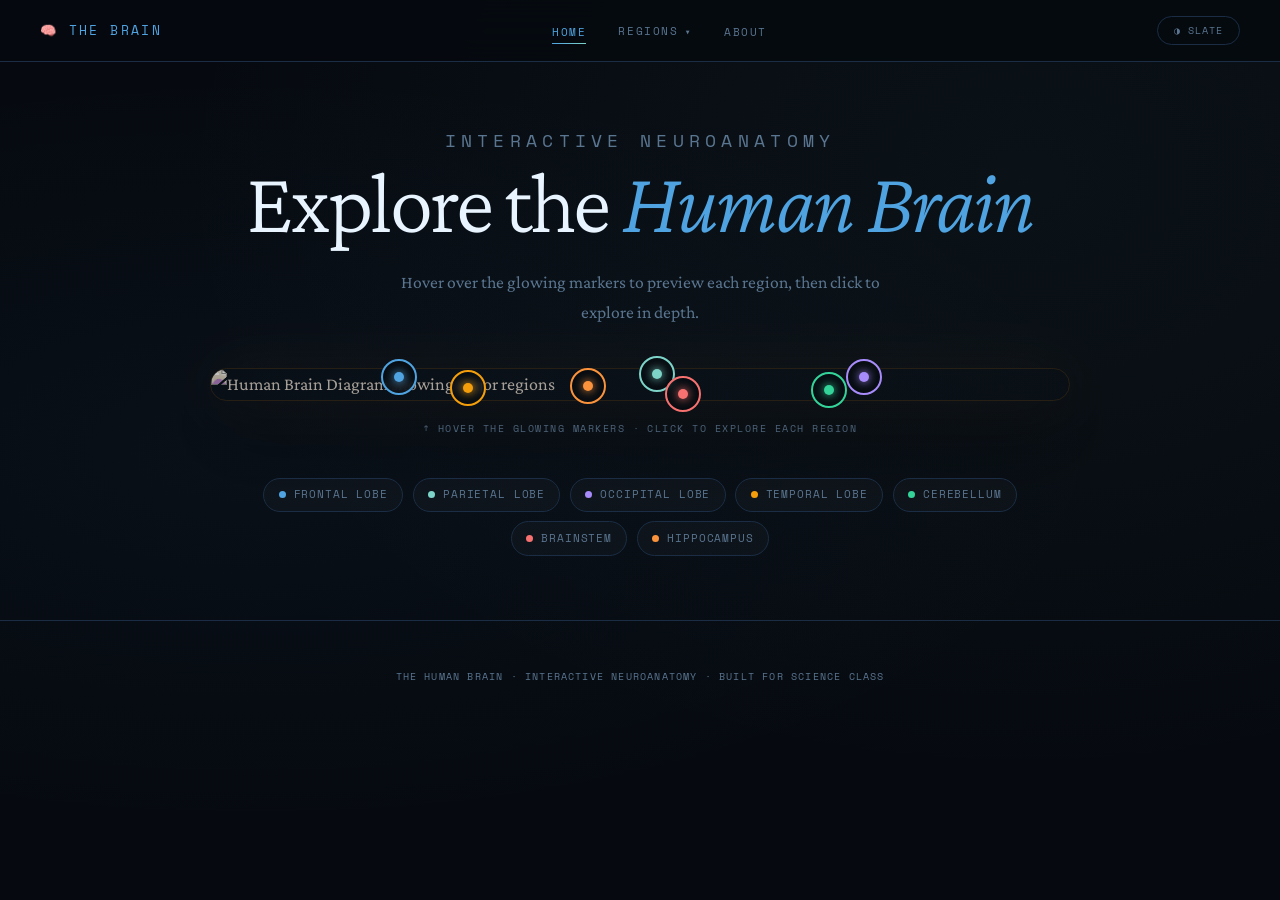
==== index.html @ 9ea919a6 "Update index.html" ====
<!DOCTYPE html>
<html lang="en">
<head>
  <meta charset="UTF-8" />
  <meta name="viewport" content="width=device-width, initial-scale=1.0" />
  <title>The Human Brain</title>
  <link rel="stylesheet" href="css/style.css" />
</head>
<body>

  <div id="progress-bar"></div>

  <!-- NAVIGATION -->
  <nav>
    <a href="index.html" class="nav-logo">🧠 The Brain</a>
    <ul class="nav-links">
      <li><a href="index.html">Home</a></li>
      <li class="nav-dropdown">
        <button class="nav-dropdown-btn">Regions</button>
        <div class="nav-dropdown-menu">
          <a href="pages/frontal-lobe.html"><span class="dropdown-dot" style="background:#4fa3e0"></span>Frontal Lobe</a>
          <a href="pages/parietal-lobe.html"><span class="dropdown-dot" style="background:#7dd3c8"></span>Parietal Lobe</a>
          <a href="pages/occipital-lobe.html"><span class="dropdown-dot" style="background:#a78bfa"></span>Occipital Lobe</a>
          <a href="pages/temporal-lobe.html"><span class="dropdown-dot" style="background:#f59e0b"></span>Temporal Lobe</a>
          <a href="pages/cerebellum.html"><span class="dropdown-dot" style="background:#34d399"></span>Cerebellum</a>
          <a href="pages/brainstem.html"><span class="dropdown-dot" style="background:#f87171"></span>Brainstem</a>
          <a href="pages/hippocampus.html"><span class="dropdown-dot" style="background:#fb923c"></span>Hippocampus</a>
        </div>
      </li>
      <li><a href="pages/about.html">About</a></li>
    </ul>
    <button class="theme-toggle" id="theme-btn" onclick="toggleTheme()">◑ Slate</button>
  </nav>

  <div class="page">

    <section class="hero">
      <p class="hero-label">Interactive Neuroanatomy</p>
      <h1>Explore the <em>Human Brain</em></h1>
      <p>Hover over the glowing markers to preview each region, then click to explore in depth.</p>
    </section>

    <section class="brain-map-section">
      <div class="brain-interactive-wrapper">
        <div class="brain-image-container">

          <!-- BRAIN IMAGE -->
          <img
            class="brain-base-image"
            src="https://upload.wikimedia.org/wikipedia/commons/thumb/1/10/Blausen_0115_BrainStructures.png/1200px-Blausen_0115_BrainStructures.png"
            alt="Human Brain Diagram showing major regions"
          />

          <!-- FRONTAL LOBE -->
          <div class="hotspot" style="--spot-color:#4fa3e0; left:22%; top:28%">
            <div class="hotspot-ring">
              <div class="hotspot-dot"></div>
              <div class="hotspot-pulse"></div>
              <div class="hotspot-pulse hotspot-pulse-2"></div>
            </div>
            <div class="hotspot-card">
              <span class="hotspot-card-tag">Region 01</span>
              <h4>Frontal Lobe</h4>
              <p>Personality, decisions, planning, and motor control.</p>
              <a href="pages/frontal-lobe.html" class="hotspot-card-btn">Explore →</a>
            </div>
          </div>

          <!-- PARIETAL LOBE -->
          <div class="hotspot" style="--spot-color:#7dd3c8; left:52%; top:18%">
            <div class="hotspot-ring">
              <div class="hotspot-dot"></div>
              <div class="hotspot-pulse"></div>
              <div class="hotspot-pulse hotspot-pulse-2"></div>
            </div>
            <div class="hotspot-card">
              <span class="hotspot-card-tag">Region 02</span>
              <h4>Parietal Lobe</h4>
              <p>Touch, spatial awareness, and the body's GPS system.</p>
              <a href="pages/parietal-lobe.html" class="hotspot-card-btn">Explore →</a>
            </div>
          </div>

          <!-- OCCIPITAL LOBE -->
          <div class="hotspot" style="--spot-color:#a78bfa; left:76%; top:26%">
            <div class="hotspot-ring">
              <div class="hotspot-dot"></div>
              <div class="hotspot-pulse"></div>
              <div class="hotspot-pulse hotspot-pulse-2"></div>
            </div>
            <div class="hotspot-card">
              <span class="hotspot-card-tag">Region 03</span>
              <h4>Occipital Lobe</h4>
              <p>Visual cortex — everything you see is processed here.</p>
              <a href="pages/occipital-lobe.html" class="hotspot-card-btn">Explore →</a>
            </div>
          </div>

          <!-- TEMPORAL LOBE -->
          <div class="hotspot" style="--spot-color:#f59e0b; left:30%; top:62%">
            <div class="hotspot-ring">
              <div class="hotspot-dot"></div>
              <div class="hotspot-pulse"></div>
              <div class="hotspot-pulse hotspot-pulse-2"></div>
            </div>
            <div class="hotspot-card">
              <span class="hotspot-card-tag">Region 04</span>
              <h4>Temporal Lobe</h4>
              <p>Hearing, language, memory, and face recognition.</p>
              <a href="pages/temporal-lobe.html" class="hotspot-card-btn">Explore →</a>
            </div>
          </div>

          <!-- CEREBELLUM -->
          <div class="hotspot" style="--spot-color:#34d399; left:72%; top:68%">
            <div class="hotspot-ring">
              <div class="hotspot-dot"></div>
              <div class="hotspot-pulse"></div>
              <div class="hotspot-pulse hotspot-pulse-2"></div>
            </div>
            <div class="hotspot-card">
              <span class="hotspot-card-tag">Region 05</span>
              <h4>Cerebellum</h4>
              <p>Balance, coordination, and motor learning.</p>
              <a href="pages/cerebellum.html" class="hotspot-card-btn">Explore →</a>
            </div>
          </div>

          <!-- BRAINSTEM -->
          <div class="hotspot" style="--spot-color:#f87171; left:55%; top:78%">
            <div class="hotspot-ring">
              <div class="hotspot-dot"></div>
              <div class="hotspot-pulse"></div>
              <div class="hotspot-pulse hotspot-pulse-2"></div>
            </div>
            <div class="hotspot-card">
              <span class="hotspot-card-tag">Region 06</span>
              <h4>Brainstem</h4>
              <p>Heart rate, breathing, and all life support functions.</p>
              <a href="pages/brainstem.html" class="hotspot-card-btn">Explore →</a>
            </div>
          </div>

          <!-- HIPPOCAMPUS -->
          <div class="hotspot" style="--spot-color:#fb923c; left:44%; top:55%">
            <div class="hotspot-ring">
              <div class="hotspot-dot"></div>
              <div class="hotspot-pulse"></div>
              <div class="hotspot-pulse hotspot-pulse-2"></div>
            </div>
            <div class="hotspot-card">
              <span class="hotspot-card-tag">Region 07</span>
              <h4>Hippocampus</h4>
              <p>Memory formation and spatial navigation.</p>
              <a href="pages/hippocampus.html" class="hotspot-card-btn">Explore →</a>
            </div>
          </div>

        </div>

        <p class="brain-image-caption">↑ hover the glowing markers · click to explore each region</p>

      </div>

      <!-- LEGEND -->
      <div class="region-legend">
        <a href="pages/frontal-lobe.html"   class="legend-item"><span class="legend-dot" style="background:#4fa3e0"></span>Frontal Lobe</a>
        <a href="pages/parietal-lobe.html"  class="legend-item"><span class="legend-dot" style="background:#7dd3c8"></span>Parietal Lobe</a>
        <a href="pages/occipital-lobe.html" class="legend-item"><span class="legend-dot" style="background:#a78bfa"></span>Occipital Lobe</a>
        <a href="pages/temporal-lobe.html"  class="legend-item"><span class="legend-dot" style="background:#f59e0b"></span>Temporal Lobe</a>
        <a href="pages/cerebellum.html"     class="legend-item"><span class="legend-dot" style="background:#34d399"></span>Cerebellum</a>
        <a href="pages/brainstem.html"      class="legend-item"><span class="legend-dot" style="background:#f87171"></span>Brainstem</a>
        <a href="pages/hippocampus.html"    class="legend-item"><span class="legend-dot" style="background:#fb923c"></span>Hippocampus</a>
      </div>

    </section>

    <footer>
      <p>The Human Brain · Interactive Neuroanatomy · Built for Science Class</p>
    </footer>

  </div>

  <script src="js/main.js"></script>
</body>
</html>
---- css/style.css ----
@import url('https://fonts.googleapis.com/css2?family=Crimson+Pro:ital,wght@0,300;0,400;0,600;1,300&family=Space+Mono:wght@400;700&display=swap');

:root {
  --bg: #060a10;
  --surface: #0d1520;
  --surface2: #111f30;
  --border: #1a2d45;
  --accent: #4fa3e0;
  --accent2: #7dd3c8;
  --glow: rgba(79,163,224,0.3);
  --text: #c8d8e8;
  --text-dim: #5a7590;
  --heading: #e8f4ff;
  --success: #4fe07a;
  --danger: #e05c4f;
}

* { margin:0; padding:0; box-sizing:border-box; }
html { scroll-behavior:smooth; }

body {
  background-color: var(--bg);
  color: var(--text);
  font-family: 'Crimson Pro', serif;
  font-size: 18px;
  line-height: 1.7;
  min-height: 100vh;
  background-image:
    radial-gradient(ellipse at 20% 50%, rgba(79,163,224,0.04) 0%, transparent 60%),
    radial-gradient(ellipse at 80% 20%, rgba(125,211,200,0.04) 0%, transparent 60%);
}

::-webkit-scrollbar { width: 4px; }
::-webkit-scrollbar-track { background: var(--bg); }
::-webkit-scrollbar-thumb { background: var(--border); border-radius: 4px; }
::-webkit-scrollbar-thumb:hover { background: var(--accent); }

#progress-bar {
  position: fixed;
  top: 0; left: 0;
  height: 2px;
  width: 0%;
  background: linear-gradient(90deg, var(--accent), var(--accent2));
  z-index: 9999;
  transition: width 0.1s;
  box-shadow: 0 0 10px var(--accent);
}

/* ── NAV ── */
nav {
  position: fixed;
  top: 0; left: 0; right: 0;
  z-index: 100;
  background: rgba(6,10,16,0.92);
  backdrop-filter: blur(20px);
  border-bottom: 1px solid var(--border);
  padding: 0 2.5rem;
  height: 62px;
  display: flex;
  align-items: center;
  justify-content: space-between;
  transition: background 0.3s;
}

.nav-logo {
  font-family: 'Space Mono', monospace;
  font-size: 0.82rem;
  color: var(--accent);
  text-decoration: none;
  letter-spacing: 0.18em;
  text-transform: uppercase;
  display: flex;
  align-items: center;
  gap: 0.5rem;
}

.nav-links {
  display: flex;
  gap: 2rem;
  list-style: none;
  align-items: center;
}

.nav-links a {
  font-family: 'Space Mono', monospace;
  font-size: 0.7rem;
  color: var(--text-dim);
  text-decoration: none;
  letter-spacing: 0.14em;
  text-transform: uppercase;
  transition: color 0.2s;
  position: relative;
  padding-bottom: 2px;
}

.nav-links a::after {
  content:'';
  position:absolute;
  bottom:-2px; left:0;
  width:0; height:1px;
  background: linear-gradient(90deg, var(--accent), var(--accent2));
  transition: width 0.3s cubic-bezier(0.4,0,0.2,1);
}

.nav-links a:hover,
.nav-links a.active { color: var(--accent); }
.nav-links a:hover::after,
.nav-links a.active::after { width:100%; }

/* ── DROPDOWN ── */
.nav-dropdown {
  position: relative;
}

.nav-dropdown-btn {
  font-family: 'Space Mono', monospace;
  font-size: 0.7rem;
  color: var(--text-dim);
  letter-spacing: 0.14em;
  text-transform: uppercase;
  background: none;
  border: none;
  cursor: pointer;
  display: flex;
  align-items: center;
  gap: 0.4rem;
  padding: 0;
  transition: color 0.2s;
}

.nav-dropdown-btn:hover { color: var(--accent); }

.nav-dropdown-btn::after {
  content: '▾';
  font-size: 0.6rem;
  transition: transform 0.2s;
}

.nav-dropdown:hover .nav-dropdown-btn::after {
  transform: rotate(180deg);
}

.nav-dropdown-menu {
  position: absolute;
  top: calc(100% + 16px);
  left: 50%;
  transform: translateX(-50%);
  background: rgba(10,16,26,0.98);
  border: 1px solid var(--border);
  border-radius: 12px;
  padding: 0.5rem;
  min-width: 220px;
  opacity: 0;
  pointer-events: none;
  transition: opacity 0.2s, transform 0.2s;
  transform: translateX(-50%) translateY(-4px);
  box-shadow: 0 20px 60px rgba(0,0,0,0.5), 0 0 30px rgba(79,163,224,0.05);
  backdrop-filter: blur(20px);
}

.nav-dropdown:hover .nav-dropdown-menu {
  opacity: 1;
  pointer-events: all;
  transform: translateX(-50%) translateY(0);
}

.nav-dropdown-menu a {
  display: flex;
  align-items: center;
  gap: 0.75rem;
  padding: 0.6rem 0.85rem;
  border-radius: 8px;
  text-decoration: none;
  font-family: 'Space Mono', monospace;
  font-size: 0.66rem;
  letter-spacing: 0.08em;
  text-transform: uppercase;
  color: var(--text-dim);
  transition: all 0.15s;
}

.nav-dropdown-menu a:hover {
  background: rgba(79,163,224,0.06);
  color: var(--heading);
}

.nav-dropdown-menu a::after { display:none; }

.dropdown-dot {
  width: 7px; height: 7px;
  border-radius: 50%;
  flex-shrink: 0;
}

.theme-toggle {
  background: transparent;
  border: 1px solid var(--border);
  border-radius: 20px;
  color: var(--text-dim);
  font-family: 'Space Mono', monospace;
  font-size: 0.62rem;
  letter-spacing: 0.1em;
  text-transform: uppercase;
  padding: 0.4rem 1rem;
  cursor: pointer;
  transition: all 0.25s;
}

.theme-toggle:hover {
  border-color: var(--accent2);
  color: var(--accent2);
  box-shadow: 0 0 15px rgba(125,211,200,0.15);
}

/* ── PAGE ── */
.page {
  padding-top: 62px;
  min-height: 100vh;
  animation: fadeIn 0.5s ease;
}

@keyframes fadeIn {
  from { opacity:0; transform:translateY(6px); }
  to   { opacity:1; transform:translateY(0); }
}

/* ── HERO ── */
.hero {
  text-align: center;
  padding: 4rem 2rem 1.5rem;
}

.hero-label {
  font-family: 'Space Mono', monospace;
  font-size: 0.7rem;
  letter-spacing: 0.3em;
  text-transform: uppercase;
  color: var(--accent2);
  margin-bottom: 1.5rem;
  display: block;
  opacity: 0;
  animation: fadeUp 0.6s ease 0.1s forwards;
}

.hero h1 {
  font-family: 'Crimson Pro', serif;
  font-size: clamp(3rem, 7vw, 5.5rem);
  font-weight: 300;
  color: var(--heading);
  line-height: 1.05;
  letter-spacing: -0.03em;
  margin-bottom: 1.25rem;
  opacity: 0;
  animation: fadeUp 0.6s ease 0.2s forwards;
}

.hero h1 em { font-style:italic; color:var(--accent); }

.hero p {
  max-width: 500px;
  margin: 0 auto;
  color: var(--text-dim);
  font-size: 1.1rem;
  opacity: 0;
  animation: fadeUp 0.6s ease 0.3s forwards;
}

/* ── BRAIN MAP SECTION ── */
.brain-map-section {
  padding: 1rem 2rem 4rem;
  display: flex;
  flex-direction: column;
  align-items: center;
}

/* ── INTERACTIVE BRAIN IMAGE ── */
.brain-interactive-wrapper {
  position: relative;
  width: 100%;
  max-width: 860px;
  margin: 0 auto;
  opacity: 0;
  animation: fadeUp 0.8s ease 0.4s forwards;
}

.brain-image-container {
  position: relative;
  width: 100%;
  border-radius: 20px;
  overflow: visible;
}

.brain-base-image {
  width: 100%;
  height: auto;
  display: block;
  border-radius: 20px;
  filter: saturate(0.6) brightness(0.75) hue-rotate(180deg);
  border: 1px solid var(--border);
  box-shadow:
    0 0 60px rgba(79,163,224,0.1),
    0 30px 80px rgba(0,0,0,0.5);
}

/* ── HOTSPOTS ── */
.hotspot {
  position: absolute;
  transform: translate(-50%, -50%);
  cursor: pointer;
  z-index: 10;
}

.hotspot-ring {
  width: 36px;
  height: 36px;
  border-radius: 50%;
  border: 2px solid var(--spot-color);
  display: flex;
  align-items: center;
  justify-content: center;
  position: relative;
  transition: transform 0.2s;
  background: rgba(6,10,16,0.6);
  backdrop-filter: blur(4px);
}

.hotspot:hover .hotspot-ring {
  transform: scale(1.2);
}

.hotspot-dot {
  width: 10px;
  height: 10px;
  border-radius: 50%;
  background: var(--spot-color);
  box-shadow: 0 0 10px var(--spot-color);
}

.hotspot-pulse {
  position: absolute;
  inset: -4px;
  border-radius: 50%;
  border: 2px solid var(--spot-color);
  opacity: 0;
  animation: hotspotPulse 2.5s ease-out infinite;
}

.hotspot-pulse-2 {
  animation-delay: 1.25s;
}

@keyframes hotspotPulse {
  0%   { transform: scale(0.9); opacity: 0.8; }
  100% { transform: scale(2.2); opacity: 0; }
}

/* ── HOTSPOT PREVIEW CARD ── */
.hotspot-card {
  position: absolute;
  background: rgba(10,16,26,0.97);
  border: 1px solid var(--spot-color);
  border-radius: 12px;
  padding: 1rem 1.25rem;
  width: 210px;
  opacity: 0;
  pointer-events: none;
  transition: opacity 0.2s, transform 0.2s;
  transform: translateY(6px);
  box-shadow: 0 10px 40px rgba(0,0,0,0.5), 0 0 20px rgba(79,163,224,0.08);
  z-index: 20;
  bottom: calc(100% + 12px);
  left: 50%;
  transform: translateX(-50%) translateY(6px);
  backdrop-filter: blur(16px);
}

.hotspot:hover .hotspot-card {
  opacity: 1;
  pointer-events: all;
  transform: translateX(-50%) translateY(0);
}

.hotspot-card-tag {
  font-family: 'Space Mono', monospace;
  font-size: 0.58rem;
  letter-spacing: 0.2em;
  text-transform: uppercase;
  color: var(--spot-color);
  margin-bottom: 0.35rem;
  display: block;
}

.hotspot-card h4 {
  font-family: 'Crimson Pro', serif;
  font-size: 1.2rem;
  font-weight: 600;
  color: var(--heading);
  margin-bottom: 0.3rem;
  line-height: 1.2;
}

.hotspot-card p {
  font-size: 0.82rem;
  color: var(--text-dim);
  margin: 0 0 0.75rem;
  line-height: 1.4;
}

.hotspot-card-btn {
  display: inline-flex;
  align-items: center;
  gap: 0.4rem;
  font-family: 'Space Mono', monospace;
  font-size: 0.62rem;
  letter-spacing: 0.1em;
  text-transform: uppercase;
  color: var(--spot-color);
  text-decoration: none;
  transition: gap 0.2s;
}

.hotspot-card-btn:hover { gap: 0.7rem; }

/* ── IMAGE CAPTION ── */
.brain-image-caption {
  text-align: center;
  font-family: 'Space Mono', monospace;
  font-size: 0.62rem;
  letter-spacing: 0.15em;
  text-transform: uppercase;
  color: var(--text-dim);
  margin-top: 1.25rem;
  animation: pulse 2.5s ease-in-out infinite;
}

@keyframes pulse { 0%,100%{opacity:0.4} 50%{opacity:1} }

/* ── LEGEND ── */
.region-legend {
  display: flex;
  flex-wrap: wrap;
  gap: 0.6rem;
  justify-content: center;
  margin-top: 2.5rem;
  max-width: 860px;
  opacity: 0;
  animation: fadeUp 0.6s ease 0.9s forwards;
}

.legend-item {
  display: flex;
  align-items: center;
  gap: 0.5rem;
  font-family: 'Space Mono', monospace;
  font-size: 0.66rem;
  letter-spacing: 0.08em;
  text-transform: uppercase;
  color: var(--text-dim);
  padding: 0.45rem 0.9rem;
  border: 1px solid var(--border);
  border-radius: 20px;
  transition: all 0.25s;
  text-decoration: none;
  background: rgba(255,255,255,0.02);
}

.legend-item:hover {
  border-color: var(--accent);
  color: var(--accent);
  background: rgba(79,163,224,0.06);
  transform: translateY(-1px);
}

.legend-dot { width:7px; height:7px; border-radius:50%; flex-shrink:0; }

/* ── REGION BANNER ── */
.region-banner {
  width: 100%;
  height: 280px;
  position: relative;
  overflow: hidden;
  display: flex;
  align-items: flex-end;
}

.region-banner-bg {
  position: absolute;
  inset: 0;
  opacity: 0.12;
}

.region-banner-grid {
  position: absolute;
  inset: 0;
  background-image:
    linear-gradient(rgba(255,255,255,0.03) 1px, transparent 1px),
    linear-gradient(90deg, rgba(255,255,255,0.03) 1px, transparent 1px);
  background-size: 40px 40px;
}

.region-banner-content {
  position: relative;
  z-index: 2;
  padding: 2.5rem 3rem;
  width: 100%;
}

.region-number {
  font-family: 'Space Mono', monospace;
  font-size: 0.65rem;
  letter-spacing: 0.3em;
  text-transform: uppercase;
  margin-bottom: 0.75rem;
  display: flex;
  align-items: center;
  gap: 0.75rem;
  opacity: 0.8;
}

.region-number::after {
  content:'';
  flex:1;
  max-width: 60px;
  height: 1px;
  background: currentColor;
  opacity: 0.4;
}

.region-banner h1 {
  font-family: 'Crimson Pro', serif;
  font-size: clamp(3rem, 6vw, 5rem);
  font-weight: 300;
  color: var(--heading);
  line-height: 1;
  letter-spacing: -0.03em;
  opacity: 0;
  animation: fadeUp 0.6s ease 0.15s forwards;
}

.region-banner .subtitle {
  font-size: 1.1rem;
  color: var(--text-dim);
  font-style: italic;
  margin-top: 0.75rem;
  opacity: 0;
  animation: fadeUp 0.6s ease 0.25s forwards;
}

/* ── CONTENT PAGE ── */
.content-page {
  max-width: 900px;
  margin: 0 auto;
  padding: 3rem 2.5rem 5rem;
}

.back-link {
  display: inline-flex;
  align-items: center;
  gap: 0.6rem;
  font-family: 'Space Mono', monospace;
  font-size: 0.68rem;
  color: var(--text-dim);
  text-decoration: none;
  letter-spacing: 0.12em;
  text-transform: uppercase;
  margin-bottom: 3rem;
  transition: all 0.2s;
}

.back-link::before { content:'←'; font-size:1rem; }
.back-link:hover { color:var(--accent); gap:0.9rem; }

/* ── STATS ── */
.stats-row {
  display: grid;
  grid-template-columns: repeat(auto-fit, minmax(130px, 1fr));
  gap: 1px;
  background: var(--border);
  margin: 2.5rem 0;
  border-radius: 12px;
  overflow: hidden;
  opacity: 0;
  animation: fadeUp 0.6s ease 0.35s forwards;
}

.stat {
  background: var(--surface);
  padding: 1.75rem 1.25rem;
  text-align: center;
  transition: background 0.2s;
}

.stat:hover { background: var(--surface2); }

.stat-value {
  font-family: 'Space Mono', monospace;
  font-size: 1.4rem;
  display: block;
  margin-bottom: 0.4rem;
}

.stat-label {
  font-family: 'Space Mono', monospace;
  font-size: 0.6rem;
  letter-spacing: 0.14em;
  text-transform: uppercase;
  color: var(--text-dim);
  line-height: 1.4;
}

/* ── CONTENT BODY ── */
.content-body {
  opacity: 0;
  animation: fadeUp 0.6s ease 0.45s forwards;
}

.content-body h2 {
  font-family: 'Crimson Pro', serif;
  font-size: 1.75rem;
  font-weight: 600;
  color: var(--heading);
  margin-top: 3rem;
  margin-bottom: 1.1rem;
  padding-bottom: 0.6rem;
  border-bottom: 1px solid var(--border);
  display: flex;
  align-items: center;
  gap: 0.75rem;
}

.content-body h2::before {
  content:'';
  display: inline-block;
  width: 3px;
  height: 1.2em;
  background: var(--region-color, var(--accent));
  border-radius: 2px;
  flex-shrink: 0;
}

.content-body p { margin-bottom:1.3rem; color:var(--text); font-size:1.05rem; }

.content-body ul, .content-body ol {
  margin: 0.75rem 0 1.5rem 0;
  padding: 0;
  list-style: none;
}

.content-body li {
  margin-bottom: 0.6rem;
  padding-left: 1.5rem;
  position: relative;
  color: var(--text);
}

.content-body li::before {
  content:'▸';
  position: absolute;
  left: 0;
  color: var(--region-color, var(--accent));
  font-size: 0.75rem;
  top: 0.2em;
}

/* ── FUNCTION CARDS ── */
.function-cards {
  display: grid;
  grid-template-columns: repeat(auto-fit, minmax(210px, 1fr));
  gap: 1rem;
  margin: 1.5rem 0 2rem;
}

.func-card {
  background: var(--surface);
  border: 1px solid var(--border);
  border-radius: 12px;
  padding: 1.5rem;
  transition: all 0.3s cubic-bezier(0.4,0,0.2,1);
  position: relative;
  overflow: hidden;
}

.func-card::before {
  content:'';
  position: absolute;
  top:0; left:0; right:0;
  height: 2px;
  background: var(--region-color, var(--accent));
  transform: scaleX(0);
  transition: transform 0.3s ease;
  transform-origin: left;
}

.func-card:hover {
  border-color: var(--region-color, var(--accent));
  transform: translateY(-3px);
  box-shadow: 0 8px 30px rgba(0,0,0,0.3);
  background: var(--surface2);
}

.func-card:hover::before { transform: scaleX(1); }

.func-icon { font-size:1.75rem; margin-bottom:0.75rem; display:block; }

.func-card h3 {
  font-family: 'Space Mono', monospace;
  font-size: 0.72rem;
  letter-spacing: 0.1em;
  text-transform: uppercase;
  color: var(--heading);
  margin-bottom: 0.5rem;
}

.func-card p { font-size:0.9rem; color:var(--text-dim); margin:0; line-height:1.5; }

/* ── DID YOU KNOW ── */
.did-you-know {
  background: linear-gradient(135deg, rgba(79,163,224,0.05), rgba(125,211,200,0.05));
  border: 1px solid var(--border);
  border-left: 3px solid var(--region-color, var(--accent));
  border-radius: 0 12px 12px 0;
  padding: 1.75rem 2rem;
  margin: 2.5rem 0;
  position: relative;
  overflow: hidden;
}

.did-you-know::before {
  content: '"';
  position: absolute;
  top: -10px; right: 20px;
  font-size: 8rem;
  color: var(--region-color, var(--accent));
  opacity: 0.04;
  font-family: Georgia, serif;
  line-height: 1;
}

.did-you-know .label {
  font-family: 'Space Mono', monospace;
  font-size: 0.62rem;
  letter-spacing: 0.25em;
  text-transform: uppercase;
  color: var(--region-color, var(--accent));
  margin-bottom: 0.75rem;
  display: flex;
  align-items: center;
  gap: 0.5rem;
}

.did-you-know .label::before { content:'✦'; font-size:0.55rem; }
.did-you-know p { margin:0; font-size:1.05rem; font-style:italic; color:var(--text); }

/* ── QUIZ ── */
.quiz-widget {
  background: var(--surface);
  border: 1px solid var(--border);
  border-radius: 16px;
  padding: 2.5rem;
  margin-top: 3.5rem;
  position: relative;
  overflow: hidden;
}

.quiz-widget::before {
  content:'';
  position: absolute;
  top:0; left:0; right:0;
  height: 3px;
  background: linear-gradient(90deg, var(--region-color, var(--accent)), var(--accent2));
}

.quiz-header {
  display: flex;
  align-items: center;
  gap: 1rem;
  margin-bottom: 1.75rem;
}

.quiz-icon {
  width: 36px; height: 36px;
  background: rgba(79,163,224,0.1);
  border: 1px solid var(--border);
  border-radius: 8px;
  display: flex;
  align-items: center;
  justify-content: center;
  font-size: 1rem;
  flex-shrink: 0;
}

.quiz-widget h3 {
  font-family: 'Space Mono', monospace;
  font-size: 0.75rem;
  letter-spacing: 0.15em;
  text-transform: uppercase;
  color: var(--accent);
  margin: 0;
}

.quiz-question { font-size:1.15rem; color:var(--heading); margin-bottom:1.5rem; line-height:1.5; }
.quiz-options { display:flex; flex-direction:column; gap:0.6rem; margin-bottom:1.25rem; }

.quiz-option {
  background: rgba(255,255,255,0.02);
  border: 1px solid var(--border);
  border-radius: 10px;
  padding: 0.9rem 1.25rem;
  color: var(--text);
  font-family: 'Crimson Pro', serif;
  font-size: 1.05rem;
  cursor: pointer;
  text-align: left;
  transition: all 0.2s;
  display: flex;
  align-items: center;
  gap: 0.75rem;
}

.quiz-option::before {
  content: attr(data-letter);
  font-family: 'Space Mono', monospace;
  font-size: 0.65rem;
  color: var(--text-dim);
  background: var(--surface2);
  border: 1px solid var(--border);
  width: 24px; height: 24px;
  border-radius: 6px;
  display: flex;
  align-items: center;
  justify-content: center;
  flex-shrink: 0;
  transition: all 0.2s;
}

.quiz-option:hover {
  border-color: var(--region-color, var(--accent));
  color: var(--heading);
  background: rgba(79,163,224,0.04);
  transform: translateX(3px);
}

.quiz-option.correct { border-color:var(--success); color:var(--success); background:rgba(79,224,122,0.05); }
.quiz-option.wrong   { border-color:var(--danger);  color:var(--danger);  background:rgba(224,92,79,0.05); }

.quiz-feedback {
  font-family: 'Space Mono', monospace;
  font-size: 0.72rem;
  letter-spacing: 0.05em;
  min-height: 1.5em;
  padding: 0.5rem 0;
}

/* ── ABOUT ── */
.about-grid { display:grid; grid-template-columns:1fr 1fr; gap:1rem; margin:2rem 0; }

.about-card {
  background: var(--surface);
  border: 1px solid var(--border);
  border-radius: 12px;
  padding: 1.75rem;
  transition: all 0.25s;
}

.about-card:hover { border-color:var(--accent2); transform:translateY(-2px); box-shadow:0 8px 25px rgba(0,0,0,0.2); }

.about-card h3 {
  font-family: 'Space Mono', monospace;
  font-size: 0.72rem;
  letter-spacing: 0.14em;
  text-transform: uppercase;
  color: var(--accent2);
  margin-bottom: 0.85rem;
}

/* ── FOOTER ── */
footer {
  text-align: center;
  padding: 3rem 2rem;
  border-top: 1px solid var(--border);
  font-family: 'Space Mono', monospace;
  font-size: 0.62rem;
  letter-spacing: 0.12em;
  text-transform: uppercase;
  color: var(--text-dim);
}

/* ── SLATE MODE ── */
body.light-mode {
  --bg: #1e2128;
  --surface: #252930;
  --surface2: #2c3038;
  --border: #363c47;
  --text: #b8c4d0;
  --text-dim: #7a8a9a;
  --heading: #dde6f0;
  --glow: rgba(79,163,224,0.2);
  background-image:
    radial-gradient(ellipse at 20% 50%, rgba(79,163,224,0.05) 0%, transparent 60%),
    radial-gradient(ellipse at 80% 20%, rgba(125,211,200,0.04) 0%, transparent 60%);
}

body.light-mode nav { background: rgba(30,33,40,0.95); border-bottom-color:#363c47; }
body.light-mode .region-banner { filter: brightness(1.2); }
body.light-mode .func-card,
body.light-mode .quiz-widget,
body.light-mode .about-card,
body.light-mode .did-you-know { background:var(--surface); border-color:var(--border); }
body.light-mode .stat { background:var(--surface); }
body.light-mode .stats-row { background:var(--border); }
body.light-mode .quiz-option { background:rgba(255,255,255,0.02); border-color:var(--border); color:var(--text); }
body.light-mode .quiz-option:hover { background:rgba(79,163,224,0.08); color:var(--heading); }
body.light-mode footer { background:transparent; border-top-color:var(--border); color:var(--text-dim); }
body.light-mode .legend-item { background:rgba(255,255,255,0.02); border-color:var(--border); color:var(--text-dim); }
body.light-mode .how-to-card { background:var(--surface); border-color:var(--border); }
body.light-mode .fact-item { background:var(--surface); }
body.light-mode .region-link-card { background:var(--surface); border-color:var(--border); }
body.light-mode .brain-tooltip { background:rgba(37,41,48,0.98); }
body.light-mode .hotspot-card { background:rgba(37,41,48,0.98); }
body.light-mode .nav-dropdown-menu { background:rgba(30,33,40,0.98); }

/* ── ANIMATIONS ── */
@keyframes fadeUp {
  from { opacity:0; transform:translateY(16px); }
  to   { opacity:1; transform:translateY(0); }
}

/* ── RESPONSIVE ── */
@media (max-width:640px) {
  .about-grid { grid-template-columns:1fr; }
  nav { padding:0 1.25rem; }
  .nav-links { gap:1.25rem; }
  .nav-links a { font-size:0.62rem; }
  .content-page { padding:2rem 1.25rem 4rem; }
  .region-banner-content { padding:2rem 1.25rem; }
  .region-banner { height:220px; }
  .nav-dropdown-menu { left:auto; right:0; transform:none; }
  .nav-dropdown:hover .nav-dropdown-menu { transform:none; }
}
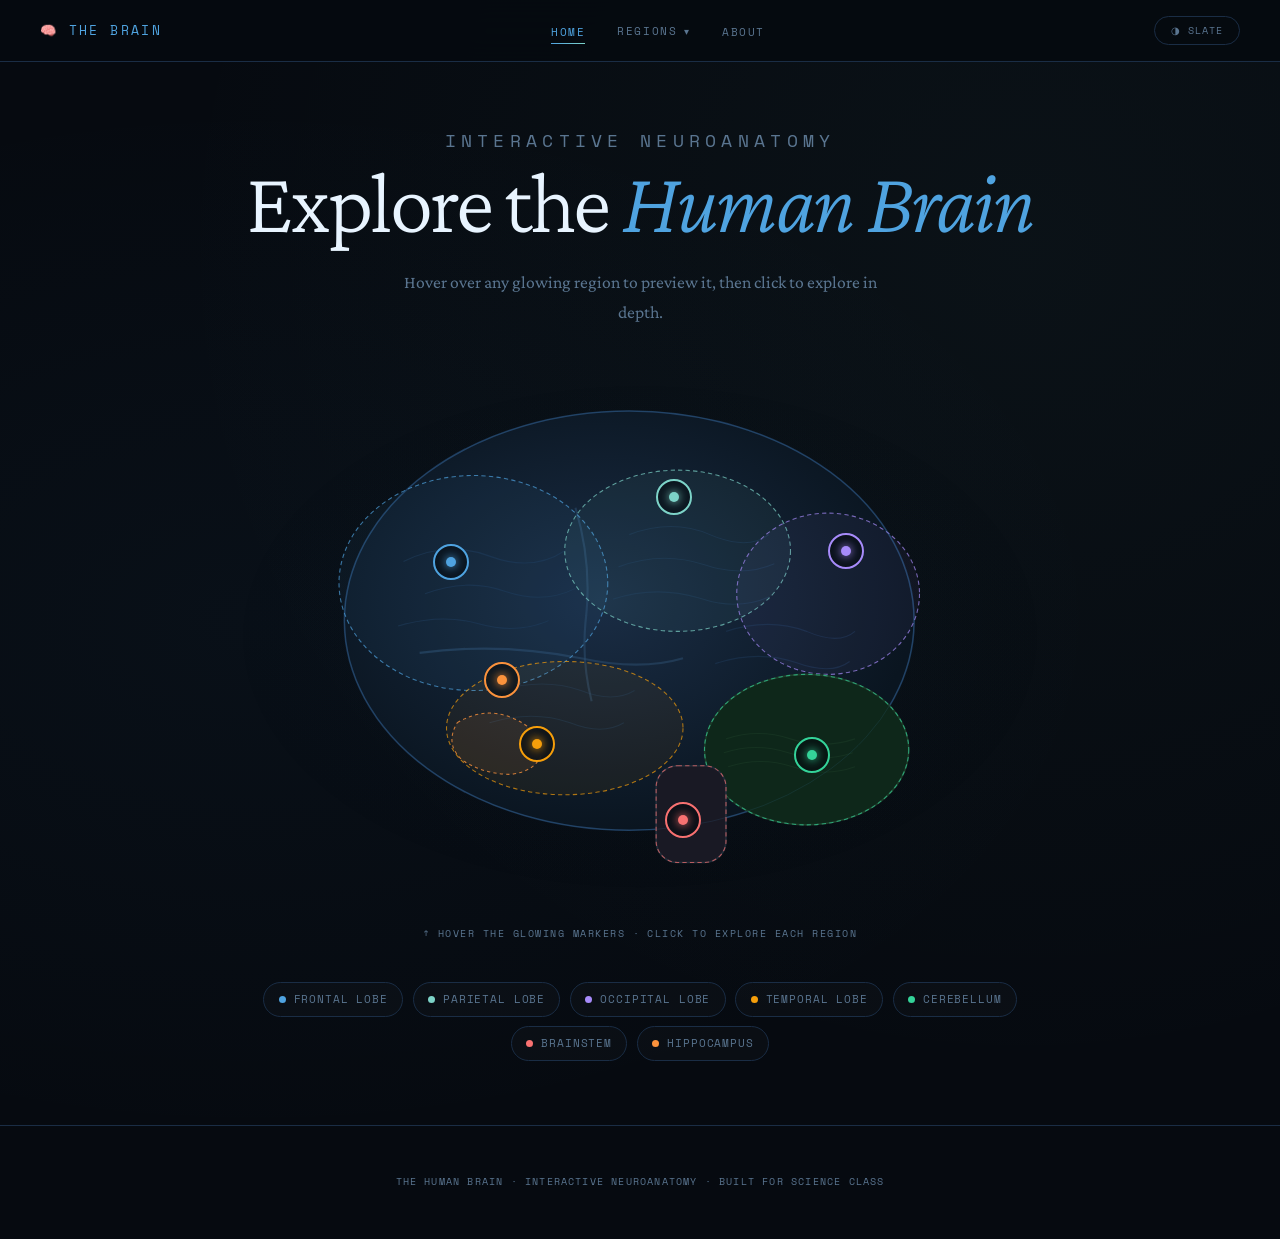
==== commit 5b08af2a: "Update index.html" ====
--- a/index.html
+++ b/index.html
@@ -10,7 +10,6 @@
 
   <div id="progress-bar"></div>
 
-  <!-- NAVIGATION -->
   <nav>
     <a href="index.html" class="nav-logo">🧠 The Brain</a>
     <ul class="nav-links">
@@ -37,119 +36,194 @@
     <section class="hero">
       <p class="hero-label">Interactive Neuroanatomy</p>
       <h1>Explore the <em>Human Brain</em></h1>
-      <p>Hover over the glowing markers to preview each region, then click to explore in depth.</p>
+      <p>Hover over any glowing region to preview it, then click to explore in depth.</p>
     </section>
 
     <section class="brain-map-section">
       <div class="brain-interactive-wrapper">
         <div class="brain-image-container">
 
-          <!-- BRAIN IMAGE -->
-          <img
-            class="brain-base-image"
-            src="https://upload.wikimedia.org/wikipedia/commons/thumb/1/10/Blausen_0115_BrainStructures.png/1200px-Blausen_0115_BrainStructures.png"
-            alt="Human Brain Diagram showing major regions"
-          />
-
-          <!-- FRONTAL LOBE -->
-          <div class="hotspot" style="--spot-color:#4fa3e0; left:22%; top:28%">
-            <div class="hotspot-ring">
-              <div class="hotspot-dot"></div>
-              <div class="hotspot-pulse"></div>
-              <div class="hotspot-pulse hotspot-pulse-2"></div>
-            </div>
-            <div class="hotspot-card">
-              <span class="hotspot-card-tag">Region 01</span>
+          <!-- SVG BRAIN -->
+          <svg viewBox="0 0 800 500" xmlns="http://www.w3.org/2000/svg" style="width:100%;height:auto;display:block;">
+            <defs>
+              <radialGradient id="bgGlow" cx="50%" cy="50%" r="50%">
+                <stop offset="0%" stop-color="#4fa3e0" stop-opacity="0.07"/>
+                <stop offset="100%" stop-color="#060a10" stop-opacity="0"/>
+              </radialGradient>
+              <radialGradient id="brainBody" cx="45%" cy="45%" r="55%">
+                <stop offset="0%" stop-color="#1a2d45"/>
+                <stop offset="100%" stop-color="#0a1520"/>
+              </radialGradient>
+              <filter id="softGlow">
+                <feGaussianBlur stdDeviation="4" result="coloredBlur"/>
+                <feMerge><feMergeNode in="coloredBlur"/><feMergeNode in="SourceGraphic"/></feMerge>
+              </filter>
+              <filter id="subtleGlow">
+                <feGaussianBlur stdDeviation="2" result="coloredBlur"/>
+                <feMerge><feMergeNode in="coloredBlur"/><feMergeNode in="SourceGraphic"/></feMerge>
+              </filter>
+            </defs>
+
+            <!-- Background atmosphere -->
+            <ellipse cx="400" cy="250" rx="380" ry="240" fill="url(#bgGlow)"/>
+
+            <!-- Brain body base -->
+            <ellipse cx="390" cy="235" rx="265" ry="195" fill="url(#brainBody)" stroke="#1e3a5a" stroke-width="1.5"/>
+
+            <!-- Brain surface folds / gyri details -->
+            <g stroke="#1e3a5a" stroke-width="1" fill="none" opacity="0.5">
+              <path d="M180,180 Q220,160 260,175 Q300,190 330,170"/>
+              <path d="M200,210 Q240,195 275,208 Q310,220 340,205"/>
+              <path d="M175,240 Q215,228 250,238 Q285,248 315,235"/>
+              <path d="M390,155 Q430,140 465,155 Q500,170 520,155"/>
+              <path d="M380,185 Q420,170 460,183 Q495,195 525,182"/>
+              <path d="M375,215 Q415,202 455,214 Q490,226 520,213"/>
+              <path d="M480,245 Q520,232 555,245 Q585,258 600,245"/>
+              <path d="M470,275 Q510,262 545,274 Q578,286 595,273"/>
+              <path d="M270,300 Q310,288 345,300 Q375,312 395,300"/>
+              <path d="M260,330 Q300,318 335,330 Q365,342 385,330"/>
+            </g>
+
+            <!-- Central sulcus line -->
+            <path d="M340,130 Q355,180 350,230 Q345,270 355,310" stroke="#2a4a6a" stroke-width="2" fill="none" opacity="0.6"/>
+
+            <!-- Lateral fissure -->
+            <path d="M195,265 Q270,255 345,270 Q400,282 440,270" stroke="#2a4a6a" stroke-width="2" fill="none" opacity="0.6"/>
+
+            <!-- FRONTAL LOBE region highlight -->
+            <ellipse cx="245" cy="200" rx="125" ry="100" fill="#4fa3e0" fill-opacity="0.08" stroke="#4fa3e0" stroke-width="1" stroke-dasharray="4,3" opacity="0.7"/>
+
+            <!-- PARIETAL LOBE region highlight -->
+            <ellipse cx="435" cy="170" rx="105" ry="75" fill="#7dd3c8" fill-opacity="0.08" stroke="#7dd3c8" stroke-width="1" stroke-dasharray="4,3" opacity="0.7"/>
+
+            <!-- OCCIPITAL LOBE region highlight -->
+            <ellipse cx="575" cy="210" rx="85" ry="75" fill="#a78bfa" fill-opacity="0.08" stroke="#a78bfa" stroke-width="1" stroke-dasharray="4,3" opacity="0.7"/>
+
+            <!-- TEMPORAL LOBE region highlight -->
+            <ellipse cx="330" cy="335" rx="110" ry="62" fill="#f59e0b" fill-opacity="0.08" stroke="#f59e0b" stroke-width="1" stroke-dasharray="4,3" opacity="0.7"/>
+
+            <!-- CEREBELLUM -->
+            <ellipse cx="555" cy="355" rx="95" ry="70" fill="#0d1e14" stroke="#1e3a28" stroke-width="1.5"/>
+            <g stroke="#1a3320" stroke-width="1" fill="none" opacity="0.6">
+              <path d="M480,345 Q510,335 540,345 Q570,355 600,345"/>
+              <path d="M478,358 Q508,348 538,358 Q568,368 598,358"/>
+              <path d="M482,371 Q512,361 542,371 Q572,381 600,371"/>
+            </g>
+            <ellipse cx="555" cy="355" rx="95" ry="70" fill="#34d399" fill-opacity="0.07" stroke="#34d399" stroke-width="1" stroke-dasharray="4,3" opacity="0.7"/>
+
+            <!-- BRAINSTEM -->
+            <rect x="415" y="370" width="65" height="90" rx="20" fill="#0d1520" stroke="#1e2d3a" stroke-width="1.5"/>
+            <rect x="415" y="370" width="65" height="90" rx="20" fill="#f87171" fill-opacity="0.07" stroke="#f87171" stroke-width="1" stroke-dasharray="4,3" opacity="0.7"/>
+
+            <!-- HIPPOCAMPUS (deeper, inner region) -->
+            <path d="M230,330 Q255,315 280,325 Q305,335 310,355 Q305,375 280,378 Q255,378 235,365 Q218,350 230,330Z" fill="#fb923c" fill-opacity="0.1" stroke="#fb923c" stroke-width="1" stroke-dasharray="3,3" opacity="0.8"/>
+
+            <!-- Brain outline border glow -->
+            <ellipse cx="390" cy="235" rx="265" ry="195" fill="none" stroke="#4fa3e0" stroke-width="0.5" opacity="0.2"/>
+
+          </svg>
+
+          <!-- HOTSPOT MARKERS overlaid on SVG -->
+
+          <!-- Frontal Lobe -->
+          <div class="hotspot" style="--spot-color:#4fa3e0; left:28%; top:36%">
+            <div class="hotspot-ring">
+              <div class="hotspot-dot"></div>
+              <div class="hotspot-pulse"></div>
+              <div class="hotspot-pulse hotspot-pulse-2"></div>
+            </div>
+            <div class="hotspot-card">
+              <span class="hotspot-card-tag">Region 01 · Cerebral Cortex</span>
               <h4>Frontal Lobe</h4>
               <p>Personality, decisions, planning, and motor control.</p>
               <a href="pages/frontal-lobe.html" class="hotspot-card-btn">Explore →</a>
             </div>
           </div>
 
-          <!-- PARIETAL LOBE -->
-          <div class="hotspot" style="--spot-color:#7dd3c8; left:52%; top:18%">
-            <div class="hotspot-ring">
-              <div class="hotspot-dot"></div>
-              <div class="hotspot-pulse"></div>
-              <div class="hotspot-pulse hotspot-pulse-2"></div>
-            </div>
-            <div class="hotspot-card">
-              <span class="hotspot-card-tag">Region 02</span>
+          <!-- Parietal Lobe -->
+          <div class="hotspot" style="--spot-color:#7dd3c8; left:54%; top:24%">
+            <div class="hotspot-ring">
+              <div class="hotspot-dot"></div>
+              <div class="hotspot-pulse"></div>
+              <div class="hotspot-pulse hotspot-pulse-2"></div>
+            </div>
+            <div class="hotspot-card">
+              <span class="hotspot-card-tag">Region 02 · Cerebral Cortex</span>
               <h4>Parietal Lobe</h4>
               <p>Touch, spatial awareness, and the body's GPS system.</p>
               <a href="pages/parietal-lobe.html" class="hotspot-card-btn">Explore →</a>
             </div>
           </div>
 
-          <!-- OCCIPITAL LOBE -->
-          <div class="hotspot" style="--spot-color:#a78bfa; left:76%; top:26%">
-            <div class="hotspot-ring">
-              <div class="hotspot-dot"></div>
-              <div class="hotspot-pulse"></div>
-              <div class="hotspot-pulse hotspot-pulse-2"></div>
-            </div>
-            <div class="hotspot-card">
-              <span class="hotspot-card-tag">Region 03</span>
+          <!-- Occipital Lobe -->
+          <div class="hotspot" style="--spot-color:#a78bfa; left:74%; top:34%">
+            <div class="hotspot-ring">
+              <div class="hotspot-dot"></div>
+              <div class="hotspot-pulse"></div>
+              <div class="hotspot-pulse hotspot-pulse-2"></div>
+            </div>
+            <div class="hotspot-card">
+              <span class="hotspot-card-tag">Region 03 · Cerebral Cortex</span>
               <h4>Occipital Lobe</h4>
               <p>Visual cortex — everything you see is processed here.</p>
               <a href="pages/occipital-lobe.html" class="hotspot-card-btn">Explore →</a>
             </div>
           </div>
 
-          <!-- TEMPORAL LOBE -->
-          <div class="hotspot" style="--spot-color:#f59e0b; left:30%; top:62%">
-            <div class="hotspot-ring">
-              <div class="hotspot-dot"></div>
-              <div class="hotspot-pulse"></div>
-              <div class="hotspot-pulse hotspot-pulse-2"></div>
-            </div>
-            <div class="hotspot-card">
-              <span class="hotspot-card-tag">Region 04</span>
+          <!-- Temporal Lobe -->
+          <div class="hotspot" style="--spot-color:#f59e0b; left:38%; top:70%">
+            <div class="hotspot-ring">
+              <div class="hotspot-dot"></div>
+              <div class="hotspot-pulse"></div>
+              <div class="hotspot-pulse hotspot-pulse-2"></div>
+            </div>
+            <div class="hotspot-card">
+              <span class="hotspot-card-tag">Region 04 · Cerebral Cortex</span>
               <h4>Temporal Lobe</h4>
               <p>Hearing, language, memory, and face recognition.</p>
               <a href="pages/temporal-lobe.html" class="hotspot-card-btn">Explore →</a>
             </div>
           </div>
 
-          <!-- CEREBELLUM -->
-          <div class="hotspot" style="--spot-color:#34d399; left:72%; top:68%">
-            <div class="hotspot-ring">
-              <div class="hotspot-dot"></div>
-              <div class="hotspot-pulse"></div>
-              <div class="hotspot-pulse hotspot-pulse-2"></div>
-            </div>
-            <div class="hotspot-card">
-              <span class="hotspot-card-tag">Region 05</span>
+          <!-- Cerebellum -->
+          <div class="hotspot" style="--spot-color:#34d399; left:70%; top:72%">
+            <div class="hotspot-ring">
+              <div class="hotspot-dot"></div>
+              <div class="hotspot-pulse"></div>
+              <div class="hotspot-pulse hotspot-pulse-2"></div>
+            </div>
+            <div class="hotspot-card">
+              <span class="hotspot-card-tag">Region 05 · Hindbrain</span>
               <h4>Cerebellum</h4>
               <p>Balance, coordination, and motor learning.</p>
               <a href="pages/cerebellum.html" class="hotspot-card-btn">Explore →</a>
             </div>
           </div>
 
-          <!-- BRAINSTEM -->
-          <div class="hotspot" style="--spot-color:#f87171; left:55%; top:78%">
-            <div class="hotspot-ring">
-              <div class="hotspot-dot"></div>
-              <div class="hotspot-pulse"></div>
-              <div class="hotspot-pulse hotspot-pulse-2"></div>
-            </div>
-            <div class="hotspot-card">
-              <span class="hotspot-card-tag">Region 06</span>
+          <!-- Brainstem -->
+          <div class="hotspot" style="--spot-color:#f87171; left:55%; top:84%">
+            <div class="hotspot-ring">
+              <div class="hotspot-dot"></div>
+              <div class="hotspot-pulse"></div>
+              <div class="hotspot-pulse hotspot-pulse-2"></div>
+            </div>
+            <div class="hotspot-card">
+              <span class="hotspot-card-tag">Region 06 · Core Brain</span>
               <h4>Brainstem</h4>
               <p>Heart rate, breathing, and all life support functions.</p>
               <a href="pages/brainstem.html" class="hotspot-card-btn">Explore →</a>
             </div>
           </div>
 
-          <!-- HIPPOCAMPUS -->
-          <div class="hotspot" style="--spot-color:#fb923c; left:44%; top:55%">
-            <div class="hotspot-ring">
-              <div class="hotspot-dot"></div>
-              <div class="hotspot-pulse"></div>
-              <div class="hotspot-pulse hotspot-pulse-2"></div>
-            </div>
-            <div class="hotspot-card">
-              <span class="hotspot-card-tag">Region 07</span>
+          <!-- Hippocampus -->
+          <div class="hotspot" style="--spot-color:#fb923c; left:34%; top:58%">
+            <div class="hotspot-ring">
+              <div class="hotspot-dot"></div>
+              <div class="hotspot-pulse"></div>
+              <div class="hotspot-pulse hotspot-pulse-2"></div>
+            </div>
+            <div class="hotspot-card">
+              <span class="hotspot-card-tag">Region 07 · Limbic System</span>
               <h4>Hippocampus</h4>
               <p>Memory formation and spatial navigation.</p>
               <a href="pages/hippocampus.html" class="hotspot-card-btn">Explore →</a>
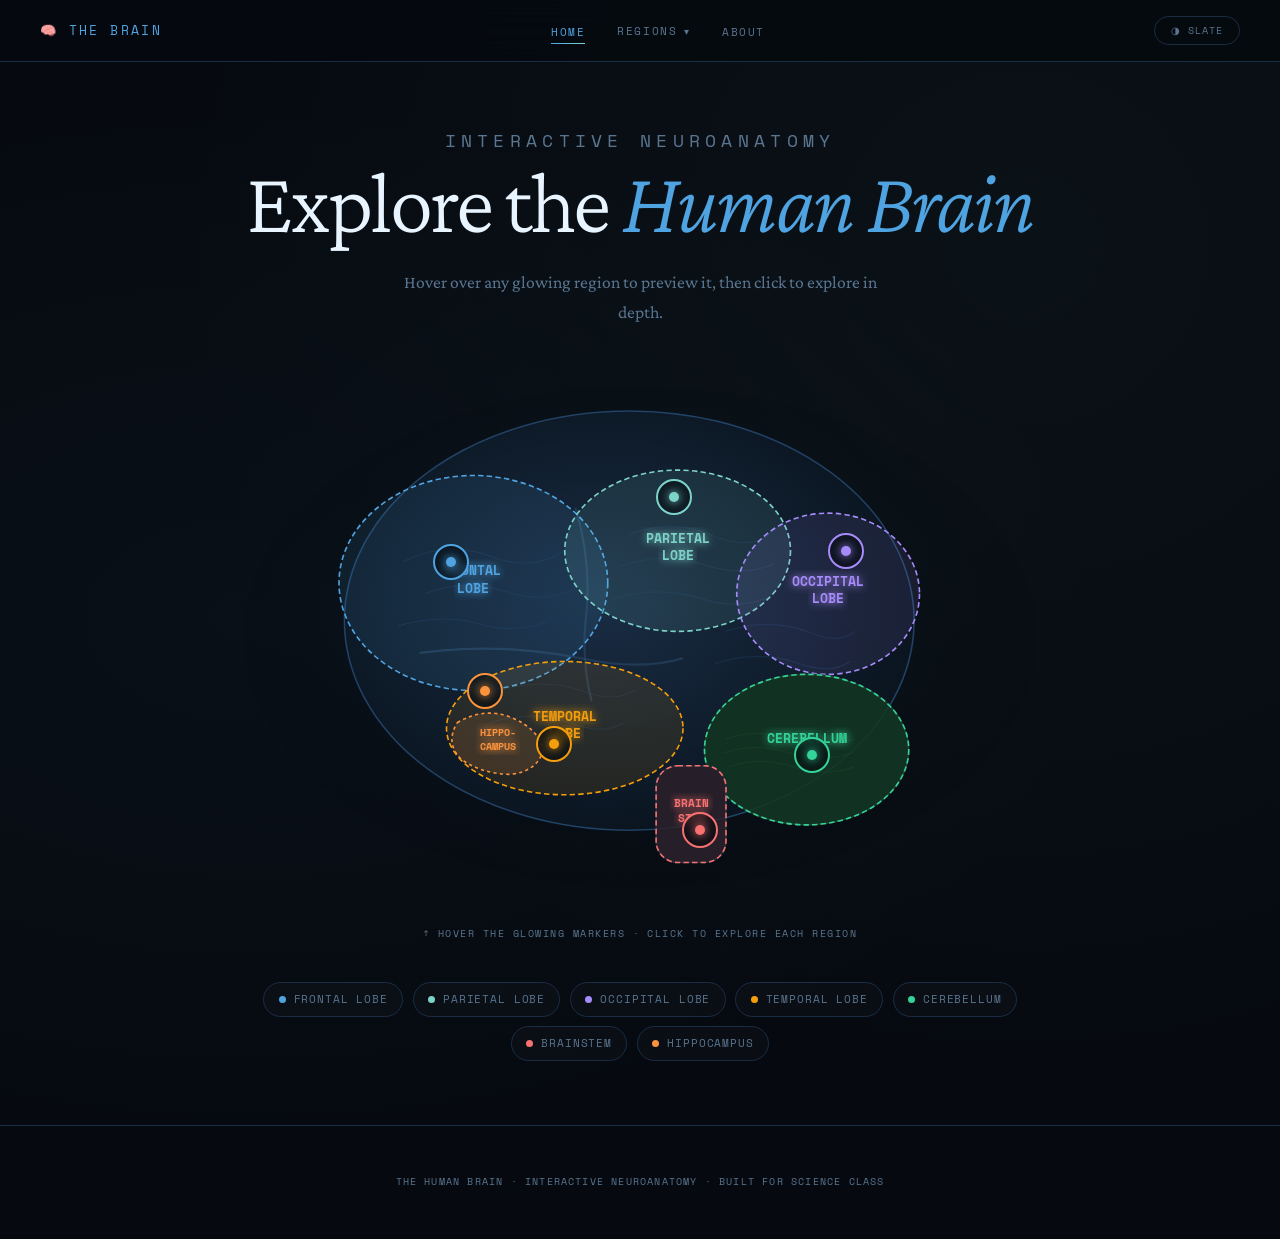
==== commit 4a00b528: "Update index.html" ====
--- a/index.html
+++ b/index.html
@@ -43,7 +43,7 @@
       <div class="brain-interactive-wrapper">
         <div class="brain-image-container">
 
-          <!-- SVG BRAIN -->
+          <!-- SVG BRAIN with permanent labels -->
           <svg viewBox="0 0 800 500" xmlns="http://www.w3.org/2000/svg" style="width:100%;height:auto;display:block;">
             <defs>
               <radialGradient id="bgGlow" cx="50%" cy="50%" r="50%">
@@ -58,10 +58,6 @@
                 <feGaussianBlur stdDeviation="4" result="coloredBlur"/>
                 <feMerge><feMergeNode in="coloredBlur"/><feMergeNode in="SourceGraphic"/></feMerge>
               </filter>
-              <filter id="subtleGlow">
-                <feGaussianBlur stdDeviation="2" result="coloredBlur"/>
-                <feMerge><feMergeNode in="coloredBlur"/><feMergeNode in="SourceGraphic"/></feMerge>
-              </filter>
             </defs>
 
             <!-- Background atmosphere -->
@@ -70,7 +66,7 @@
             <!-- Brain body base -->
             <ellipse cx="390" cy="235" rx="265" ry="195" fill="url(#brainBody)" stroke="#1e3a5a" stroke-width="1.5"/>
 
-            <!-- Brain surface folds / gyri details -->
+            <!-- Brain surface folds -->
             <g stroke="#1e3a5a" stroke-width="1" fill="none" opacity="0.5">
               <path d="M180,180 Q220,160 260,175 Q300,190 330,170"/>
               <path d="M200,210 Q240,195 275,208 Q310,220 340,205"/>
@@ -84,23 +80,29 @@
               <path d="M260,330 Q300,318 335,330 Q365,342 385,330"/>
             </g>
 
-            <!-- Central sulcus line -->
+            <!-- Sulcus lines -->
             <path d="M340,130 Q355,180 350,230 Q345,270 355,310" stroke="#2a4a6a" stroke-width="2" fill="none" opacity="0.6"/>
-
-            <!-- Lateral fissure -->
             <path d="M195,265 Q270,255 345,270 Q400,282 440,270" stroke="#2a4a6a" stroke-width="2" fill="none" opacity="0.6"/>
 
-            <!-- FRONTAL LOBE region highlight -->
-            <ellipse cx="245" cy="200" rx="125" ry="100" fill="#4fa3e0" fill-opacity="0.08" stroke="#4fa3e0" stroke-width="1" stroke-dasharray="4,3" opacity="0.7"/>
-
-            <!-- PARIETAL LOBE region highlight -->
-            <ellipse cx="435" cy="170" rx="105" ry="75" fill="#7dd3c8" fill-opacity="0.08" stroke="#7dd3c8" stroke-width="1" stroke-dasharray="4,3" opacity="0.7"/>
-
-            <!-- OCCIPITAL LOBE region highlight -->
-            <ellipse cx="575" cy="210" rx="85" ry="75" fill="#a78bfa" fill-opacity="0.08" stroke="#a78bfa" stroke-width="1" stroke-dasharray="4,3" opacity="0.7"/>
-
-            <!-- TEMPORAL LOBE region highlight -->
-            <ellipse cx="330" cy="335" rx="110" ry="62" fill="#f59e0b" fill-opacity="0.08" stroke="#f59e0b" stroke-width="1" stroke-dasharray="4,3" opacity="0.7"/>
+            <!-- FRONTAL LOBE -->
+            <ellipse cx="245" cy="200" rx="125" ry="100" fill="#4fa3e0" fill-opacity="0.1" stroke="#4fa3e0" stroke-width="1.5" stroke-dasharray="5,3"/>
+            <text x="245" y="193" text-anchor="middle" fill="#4fa3e0" font-family="Space Mono, monospace" font-size="12" font-weight="700" filter="url(#softGlow)">FRONTAL</text>
+            <text x="245" y="209" text-anchor="middle" fill="#4fa3e0" font-family="Space Mono, monospace" font-size="12" font-weight="700" filter="url(#softGlow)">LOBE</text>
+
+            <!-- PARIETAL LOBE -->
+            <ellipse cx="435" cy="170" rx="105" ry="75" fill="#7dd3c8" fill-opacity="0.1" stroke="#7dd3c8" stroke-width="1.5" stroke-dasharray="5,3"/>
+            <text x="435" y="163" text-anchor="middle" fill="#7dd3c8" font-family="Space Mono, monospace" font-size="12" font-weight="700" filter="url(#softGlow)">PARIETAL</text>
+            <text x="435" y="179" text-anchor="middle" fill="#7dd3c8" font-family="Space Mono, monospace" font-size="12" font-weight="700" filter="url(#softGlow)">LOBE</text>
+
+            <!-- OCCIPITAL LOBE -->
+            <ellipse cx="575" cy="210" rx="85" ry="75" fill="#a78bfa" fill-opacity="0.1" stroke="#a78bfa" stroke-width="1.5" stroke-dasharray="5,3"/>
+            <text x="575" y="203" text-anchor="middle" fill="#a78bfa" font-family="Space Mono, monospace" font-size="12" font-weight="700" filter="url(#softGlow)">OCCIPITAL</text>
+            <text x="575" y="219" text-anchor="middle" fill="#a78bfa" font-family="Space Mono, monospace" font-size="12" font-weight="700" filter="url(#softGlow)">LOBE</text>
+
+            <!-- TEMPORAL LOBE -->
+            <ellipse cx="330" cy="335" rx="110" ry="62" fill="#f59e0b" fill-opacity="0.1" stroke="#f59e0b" stroke-width="1.5" stroke-dasharray="5,3"/>
+            <text x="330" y="328" text-anchor="middle" fill="#f59e0b" font-family="Space Mono, monospace" font-size="12" font-weight="700" filter="url(#softGlow)">TEMPORAL</text>
+            <text x="330" y="344" text-anchor="middle" fill="#f59e0b" font-family="Space Mono, monospace" font-size="12" font-weight="700" filter="url(#softGlow)">LOBE</text>
 
             <!-- CEREBELLUM -->
             <ellipse cx="555" cy="355" rx="95" ry="70" fill="#0d1e14" stroke="#1e3a28" stroke-width="1.5"/>
@@ -109,21 +111,26 @@
               <path d="M478,358 Q508,348 538,358 Q568,368 598,358"/>
               <path d="M482,371 Q512,361 542,371 Q572,381 600,371"/>
             </g>
-            <ellipse cx="555" cy="355" rx="95" ry="70" fill="#34d399" fill-opacity="0.07" stroke="#34d399" stroke-width="1" stroke-dasharray="4,3" opacity="0.7"/>
+            <ellipse cx="555" cy="355" rx="95" ry="70" fill="#34d399" fill-opacity="0.1" stroke="#34d399" stroke-width="1.5" stroke-dasharray="5,3"/>
+            <text x="555" y="349" text-anchor="middle" fill="#34d399" font-family="Space Mono, monospace" font-size="12" font-weight="700" filter="url(#softGlow)">CEREBELLUM</text>
 
             <!-- BRAINSTEM -->
             <rect x="415" y="370" width="65" height="90" rx="20" fill="#0d1520" stroke="#1e2d3a" stroke-width="1.5"/>
-            <rect x="415" y="370" width="65" height="90" rx="20" fill="#f87171" fill-opacity="0.07" stroke="#f87171" stroke-width="1" stroke-dasharray="4,3" opacity="0.7"/>
-
-            <!-- HIPPOCAMPUS (deeper, inner region) -->
-            <path d="M230,330 Q255,315 280,325 Q305,335 310,355 Q305,375 280,378 Q255,378 235,365 Q218,350 230,330Z" fill="#fb923c" fill-opacity="0.1" stroke="#fb923c" stroke-width="1" stroke-dasharray="3,3" opacity="0.8"/>
-
-            <!-- Brain outline border glow -->
+            <rect x="415" y="370" width="65" height="90" rx="20" fill="#f87171" fill-opacity="0.1" stroke="#f87171" stroke-width="1.5" stroke-dasharray="5,3"/>
+            <text x="448" y="408" text-anchor="middle" fill="#f87171" font-family="Space Mono, monospace" font-size="10" font-weight="700" filter="url(#softGlow)">BRAIN</text>
+            <text x="448" y="422" text-anchor="middle" fill="#f87171" font-family="Space Mono, monospace" font-size="10" font-weight="700" filter="url(#softGlow)">STEM</text>
+
+            <!-- HIPPOCAMPUS -->
+            <path d="M230,330 Q255,315 280,325 Q305,335 310,355 Q305,375 280,378 Q255,378 235,365 Q218,350 230,330Z" fill="#fb923c" fill-opacity="0.12" stroke="#fb923c" stroke-width="1.5" stroke-dasharray="3,3"/>
+            <text x="268" y="342" text-anchor="middle" fill="#fb923c" font-family="Space Mono, monospace" font-size="9" font-weight="700" filter="url(#softGlow)">HIPPO-</text>
+            <text x="268" y="355" text-anchor="middle" fill="#fb923c" font-family="Space Mono, monospace" font-size="9" font-weight="700" filter="url(#softGlow)">CAMPUS</text>
+
+            <!-- Brain outline glow -->
             <ellipse cx="390" cy="235" rx="265" ry="195" fill="none" stroke="#4fa3e0" stroke-width="0.5" opacity="0.2"/>
 
           </svg>
 
-          <!-- HOTSPOT MARKERS overlaid on SVG -->
+          <!-- HOTSPOT MARKERS -->
 
           <!-- Frontal Lobe -->
           <div class="hotspot" style="--spot-color:#4fa3e0; left:28%; top:36%">
@@ -171,7 +178,7 @@
           </div>
 
           <!-- Temporal Lobe -->
-          <div class="hotspot" style="--spot-color:#f59e0b; left:38%; top:70%">
+          <div class="hotspot" style="--spot-color:#f59e0b; left:40%; top:70%">
             <div class="hotspot-ring">
               <div class="hotspot-dot"></div>
               <div class="hotspot-pulse"></div>
@@ -201,7 +208,7 @@
           </div>
 
           <!-- Brainstem -->
-          <div class="hotspot" style="--spot-color:#f87171; left:55%; top:84%">
+          <div class="hotspot" style="--spot-color:#f87171; left:57%; top:86%">
             <div class="hotspot-ring">
               <div class="hotspot-dot"></div>
               <div class="hotspot-pulse"></div>
@@ -216,7 +223,7 @@
           </div>
 
           <!-- Hippocampus -->
-          <div class="hotspot" style="--spot-color:#fb923c; left:34%; top:58%">
+          <div class="hotspot" style="--spot-color:#fb923c; left:32%; top:60%">
             <div class="hotspot-ring">
               <div class="hotspot-dot"></div>
               <div class="hotspot-pulse"></div>
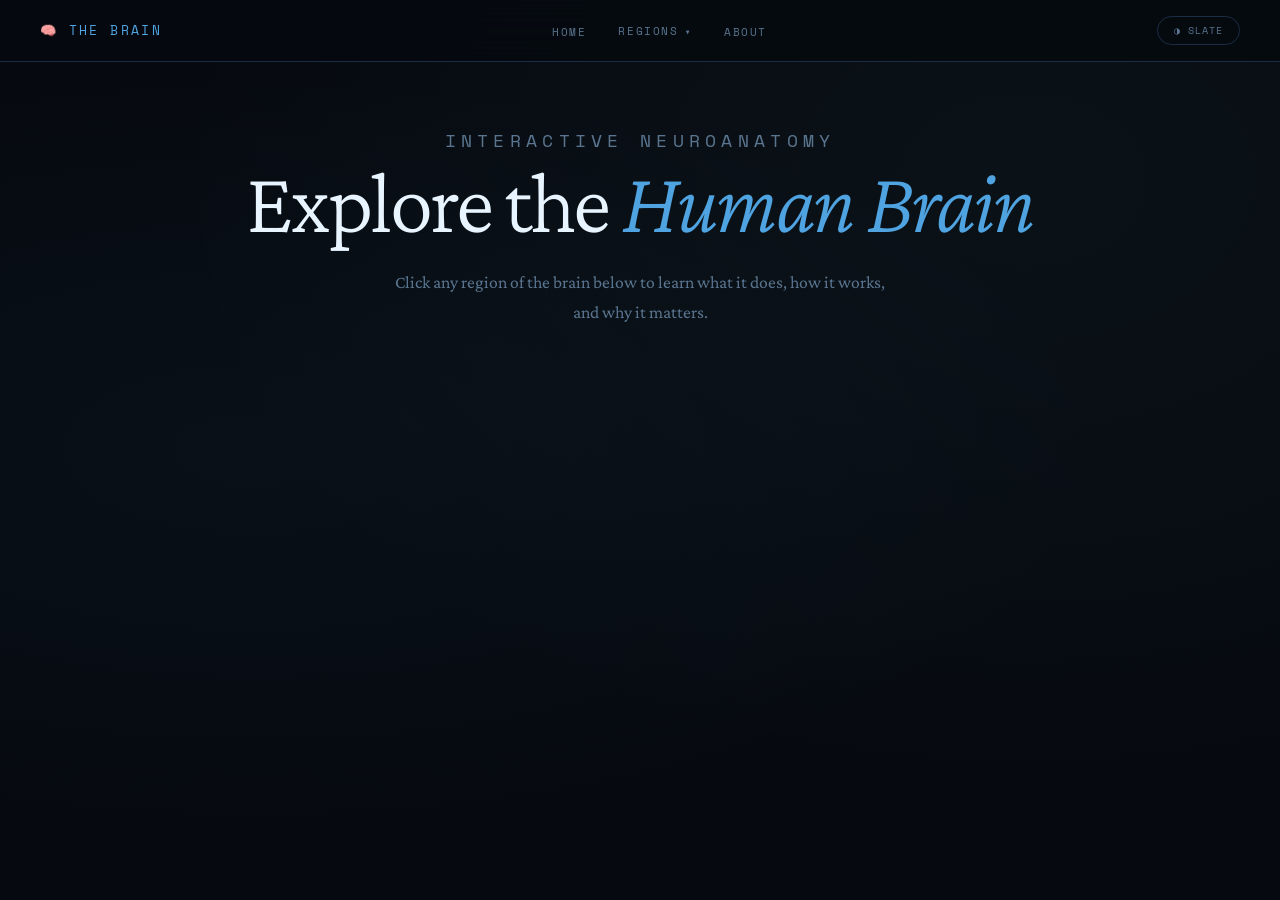
==== commit b4bf53fe: "Update index.html" ====
--- a/index.html
+++ b/index.html
@@ -36,232 +36,46 @@
     <section class="hero">
       <p class="hero-label">Interactive Neuroanatomy</p>
       <h1>Explore the <em>Human Brain</em></h1>
-      <p>Hover over any glowing region to preview it, then click to explore in depth.</p>
+      <p>Click any region of the brain below to learn what it does, how it works, and why it matters.</p>
     </section>
 
     <section class="brain-map-section">
-      <div class="brain-interactive-wrapper">
-        <div class="brain-image-container">
+      <div class="brain-map-wrapper">
 
-          <!-- SVG BRAIN with permanent labels -->
-          <svg viewBox="0 0 800 500" xmlns="http://www.w3.org/2000/svg" style="width:100%;height:auto;display:block;">
-            <defs>
-              <radialGradient id="bgGlow" cx="50%" cy="50%" r="50%">
-                <stop offset="0%" stop-color="#4fa3e0" stop-opacity="0.07"/>
-                <stop offset="100%" stop-color="#060a10" stop-opacity="0"/>
-              </radialGradient>
-              <radialGradient id="brainBody" cx="45%" cy="45%" r="55%">
-                <stop offset="0%" stop-color="#1a2d45"/>
-                <stop offset="100%" stop-color="#0a1520"/>
-              </radialGradient>
-              <filter id="softGlow">
-                <feGaussianBlur stdDeviation="4" result="coloredBlur"/>
-                <feMerge><feMergeNode in="coloredBlur"/><feMergeNode in="SourceGraphic"/></feMerge>
-              </filter>
-            </defs>
+        <div class="brain-tooltip" id="brain-tooltip"></div>
 
-            <!-- Background atmosphere -->
-            <ellipse cx="400" cy="250" rx="380" ry="240" fill="url(#bgGlow)"/>
+        <svg id="brain-svg" viewBox="0 0 800 500" xmlns="http://www.w3.org/2000/svg">
+          <defs>
+            <radialGradient id="bgGlow" cx="50%" cy="50%" r="50%">
+              <stop offset="0%" stop-color="#4fa3e0" stop-opacity="0.06"/>
+              <stop offset="100%" stop-color="#060a10" stop-opacity="0"/>
+            </radialGradient>
+            <filter id="glow">
+              <feGaussianBlur stdDeviation="3" result="coloredBlur"/>
+              <feMerge><feMergeNode in="coloredBlur"/><feMergeNode in="SourceGraphic"/></feMerge>
+            </filter>
+          </defs>
 
-            <!-- Brain body base -->
-            <ellipse cx="390" cy="235" rx="265" ry="195" fill="url(#brainBody)" stroke="#1e3a5a" stroke-width="1.5"/>
+          <ellipse cx="400" cy="250" rx="370" ry="230" fill="url(#bgGlow)"/>
 
-            <!-- Brain surface folds -->
-            <g stroke="#1e3a5a" stroke-width="1" fill="none" opacity="0.5">
-              <path d="M180,180 Q220,160 260,175 Q300,190 330,170"/>
-              <path d="M200,210 Q240,195 275,208 Q310,220 340,205"/>
-              <path d="M175,240 Q215,228 250,238 Q285,248 315,235"/>
-              <path d="M390,155 Q430,140 465,155 Q500,170 520,155"/>
-              <path d="M380,185 Q420,170 460,183 Q495,195 525,182"/>
-              <path d="M375,215 Q415,202 455,214 Q490,226 520,213"/>
-              <path d="M480,245 Q520,232 555,245 Q585,258 600,245"/>
-              <path d="M470,275 Q510,262 545,274 Q578,286 595,273"/>
-              <path d="M270,300 Q310,288 345,300 Q375,312 395,300"/>
-              <path d="M260,330 Q300,318 335,330 Q365,342 385,330"/>
-            </g>
+          <g opacity="0.2">
+            <ellipse cx="400" cy="240" rx="280" ry="190" fill="none" stroke="#4fa3e0" stroke-width="1"/>
+          </g>
 
-            <!-- Sulcus lines -->
-            <path d="M340,130 Q355,180 350,230 Q345,270 355,310" stroke="#2a4a6a" stroke-width="2" fill="none" opacity="0.6"/>
-            <path d="M195,265 Q270,255 345,270 Q400,282 440,270" stroke="#2a4a6a" stroke-width="2" fill="none" opacity="0.6"/>
+          <!-- FRONTAL LOBE -->
+          <g class="brain-region" data-name="Frontal Lobe" data-href="pages/frontal-lobe.html" style="cursor:pointer">
+            <ellipse cx="240" cy="195" rx="135" ry="105" fill="#4fa3e0" fill-opacity="0.15" stroke="#4fa3e0" stroke-width="1.5"/>
+            <text x="240" y="190" text-anchor="middle" fill="#4fa3e0" font-family="Space Mono,monospace" font-size="13" pointer-events="none">FRONTAL</text>
+            <text x="240" y="207" text-anchor="middle" fill="#4fa3e0" font-family="Space Mono,monospace" font-size="13" pointer-events="none">LOBE</text>
+          </g>
 
-            <!-- FRONTAL LOBE -->
-            <ellipse cx="245" cy="200" rx="125" ry="100" fill="#4fa3e0" fill-opacity="0.1" stroke="#4fa3e0" stroke-width="1.5" stroke-dasharray="5,3"/>
-            <text x="245" y="193" text-anchor="middle" fill="#4fa3e0" font-family="Space Mono, monospace" font-size="12" font-weight="700" filter="url(#softGlow)">FRONTAL</text>
-            <text x="245" y="209" text-anchor="middle" fill="#4fa3e0" font-family="Space Mono, monospace" font-size="12" font-weight="700" filter="url(#softGlow)">LOBE</text>
+          <!-- PARIETAL LOBE -->
+          <g class="brain-region" data-name="Parietal Lobe" data-href="pages/parietal-lobe.html" style="cursor:pointer">
+            <ellipse cx="430" cy="160" rx="115" ry="80" fill="#7dd3c8" fill-opacity="0.15" stroke="#7dd3c8" stroke-width="1.5"/>
+            <text x="430" y="155" text-anchor="middle" fill="#7dd3c8" font-family="Space Mono,monospace" font-size="13" pointer-events="none">PARIETAL</text>
+            <text x="430" y="172" text-anchor="middle" fill="#7dd3c8" font-family="Space Mono,monospace" font-size="13" pointer-events="none">LOBE</text>
+          </g>
 
-            <!-- PARIETAL LOBE -->
-            <ellipse cx="435" cy="170" rx="105" ry="75" fill="#7dd3c8" fill-opacity="0.1" stroke="#7dd3c8" stroke-width="1.5" stroke-dasharray="5,3"/>
-            <text x="435" y="163" text-anchor="middle" fill="#7dd3c8" font-family="Space Mono, monospace" font-size="12" font-weight="700" filter="url(#softGlow)">PARIETAL</text>
-            <text x="435" y="179" text-anchor="middle" fill="#7dd3c8" font-family="Space Mono, monospace" font-size="12" font-weight="700" filter="url(#softGlow)">LOBE</text>
-
-            <!-- OCCIPITAL LOBE -->
-            <ellipse cx="575" cy="210" rx="85" ry="75" fill="#a78bfa" fill-opacity="0.1" stroke="#a78bfa" stroke-width="1.5" stroke-dasharray="5,3"/>
-            <text x="575" y="203" text-anchor="middle" fill="#a78bfa" font-family="Space Mono, monospace" font-size="12" font-weight="700" filter="url(#softGlow)">OCCIPITAL</text>
-            <text x="575" y="219" text-anchor="middle" fill="#a78bfa" font-family="Space Mono, monospace" font-size="12" font-weight="700" filter="url(#softGlow)">LOBE</text>
-
-            <!-- TEMPORAL LOBE -->
-            <ellipse cx="330" cy="335" rx="110" ry="62" fill="#f59e0b" fill-opacity="0.1" stroke="#f59e0b" stroke-width="1.5" stroke-dasharray="5,3"/>
-            <text x="330" y="328" text-anchor="middle" fill="#f59e0b" font-family="Space Mono, monospace" font-size="12" font-weight="700" filter="url(#softGlow)">TEMPORAL</text>
-            <text x="330" y="344" text-anchor="middle" fill="#f59e0b" font-family="Space Mono, monospace" font-size="12" font-weight="700" filter="url(#softGlow)">LOBE</text>
-
-            <!-- CEREBELLUM -->
-            <ellipse cx="555" cy="355" rx="95" ry="70" fill="#0d1e14" stroke="#1e3a28" stroke-width="1.5"/>
-            <g stroke="#1a3320" stroke-width="1" fill="none" opacity="0.6">
-              <path d="M480,345 Q510,335 540,345 Q570,355 600,345"/>
-              <path d="M478,358 Q508,348 538,358 Q568,368 598,358"/>
-              <path d="M482,371 Q512,361 542,371 Q572,381 600,371"/>
-            </g>
-            <ellipse cx="555" cy="355" rx="95" ry="70" fill="#34d399" fill-opacity="0.1" stroke="#34d399" stroke-width="1.5" stroke-dasharray="5,3"/>
-            <text x="555" y="349" text-anchor="middle" fill="#34d399" font-family="Space Mono, monospace" font-size="12" font-weight="700" filter="url(#softGlow)">CEREBELLUM</text>
-
-            <!-- BRAINSTEM -->
-            <rect x="415" y="370" width="65" height="90" rx="20" fill="#0d1520" stroke="#1e2d3a" stroke-width="1.5"/>
-            <rect x="415" y="370" width="65" height="90" rx="20" fill="#f87171" fill-opacity="0.1" stroke="#f87171" stroke-width="1.5" stroke-dasharray="5,3"/>
-            <text x="448" y="408" text-anchor="middle" fill="#f87171" font-family="Space Mono, monospace" font-size="10" font-weight="700" filter="url(#softGlow)">BRAIN</text>
-            <text x="448" y="422" text-anchor="middle" fill="#f87171" font-family="Space Mono, monospace" font-size="10" font-weight="700" filter="url(#softGlow)">STEM</text>
-
-            <!-- HIPPOCAMPUS -->
-            <path d="M230,330 Q255,315 280,325 Q305,335 310,355 Q305,375 280,378 Q255,378 235,365 Q218,350 230,330Z" fill="#fb923c" fill-opacity="0.12" stroke="#fb923c" stroke-width="1.5" stroke-dasharray="3,3"/>
-            <text x="268" y="342" text-anchor="middle" fill="#fb923c" font-family="Space Mono, monospace" font-size="9" font-weight="700" filter="url(#softGlow)">HIPPO-</text>
-            <text x="268" y="355" text-anchor="middle" fill="#fb923c" font-family="Space Mono, monospace" font-size="9" font-weight="700" filter="url(#softGlow)">CAMPUS</text>
-
-            <!-- Brain outline glow -->
-            <ellipse cx="390" cy="235" rx="265" ry="195" fill="none" stroke="#4fa3e0" stroke-width="0.5" opacity="0.2"/>
-
-          </svg>
-
-          <!-- HOTSPOT MARKERS -->
-
-          <!-- Frontal Lobe -->
-          <div class="hotspot" style="--spot-color:#4fa3e0; left:28%; top:36%">
-            <div class="hotspot-ring">
-              <div class="hotspot-dot"></div>
-              <div class="hotspot-pulse"></div>
-              <div class="hotspot-pulse hotspot-pulse-2"></div>
-            </div>
-            <div class="hotspot-card">
-              <span class="hotspot-card-tag">Region 01 · Cerebral Cortex</span>
-              <h4>Frontal Lobe</h4>
-              <p>Personality, decisions, planning, and motor control.</p>
-              <a href="pages/frontal-lobe.html" class="hotspot-card-btn">Explore →</a>
-            </div>
-          </div>
-
-          <!-- Parietal Lobe -->
-          <div class="hotspot" style="--spot-color:#7dd3c8; left:54%; top:24%">
-            <div class="hotspot-ring">
-              <div class="hotspot-dot"></div>
-              <div class="hotspot-pulse"></div>
-              <div class="hotspot-pulse hotspot-pulse-2"></div>
-            </div>
-            <div class="hotspot-card">
-              <span class="hotspot-card-tag">Region 02 · Cerebral Cortex</span>
-              <h4>Parietal Lobe</h4>
-              <p>Touch, spatial awareness, and the body's GPS system.</p>
-              <a href="pages/parietal-lobe.html" class="hotspot-card-btn">Explore →</a>
-            </div>
-          </div>
-
-          <!-- Occipital Lobe -->
-          <div class="hotspot" style="--spot-color:#a78bfa; left:74%; top:34%">
-            <div class="hotspot-ring">
-              <div class="hotspot-dot"></div>
-              <div class="hotspot-pulse"></div>
-              <div class="hotspot-pulse hotspot-pulse-2"></div>
-            </div>
-            <div class="hotspot-card">
-              <span class="hotspot-card-tag">Region 03 · Cerebral Cortex</span>
-              <h4>Occipital Lobe</h4>
-              <p>Visual cortex — everything you see is processed here.</p>
-              <a href="pages/occipital-lobe.html" class="hotspot-card-btn">Explore →</a>
-            </div>
-          </div>
-
-          <!-- Temporal Lobe -->
-          <div class="hotspot" style="--spot-color:#f59e0b; left:40%; top:70%">
-            <div class="hotspot-ring">
-              <div class="hotspot-dot"></div>
-              <div class="hotspot-pulse"></div>
-              <div class="hotspot-pulse hotspot-pulse-2"></div>
-            </div>
-            <div class="hotspot-card">
-              <span class="hotspot-card-tag">Region 04 · Cerebral Cortex</span>
-              <h4>Temporal Lobe</h4>
-              <p>Hearing, language, memory, and face recognition.</p>
-              <a href="pages/temporal-lobe.html" class="hotspot-card-btn">Explore →</a>
-            </div>
-          </div>
-
-          <!-- Cerebellum -->
-          <div class="hotspot" style="--spot-color:#34d399; left:70%; top:72%">
-            <div class="hotspot-ring">
-              <div class="hotspot-dot"></div>
-              <div class="hotspot-pulse"></div>
-              <div class="hotspot-pulse hotspot-pulse-2"></div>
-            </div>
-            <div class="hotspot-card">
-              <span class="hotspot-card-tag">Region 05 · Hindbrain</span>
-              <h4>Cerebellum</h4>
-              <p>Balance, coordination, and motor learning.</p>
-              <a href="pages/cerebellum.html" class="hotspot-card-btn">Explore →</a>
-            </div>
-          </div>
-
-          <!-- Brainstem -->
-          <div class="hotspot" style="--spot-color:#f87171; left:57%; top:86%">
-            <div class="hotspot-ring">
-              <div class="hotspot-dot"></div>
-              <div class="hotspot-pulse"></div>
-              <div class="hotspot-pulse hotspot-pulse-2"></div>
-            </div>
-            <div class="hotspot-card">
-              <span class="hotspot-card-tag">Region 06 · Core Brain</span>
-              <h4>Brainstem</h4>
-              <p>Heart rate, breathing, and all life support functions.</p>
-              <a href="pages/brainstem.html" class="hotspot-card-btn">Explore →</a>
-            </div>
-          </div>
-
-          <!-- Hippocampus -->
-          <div class="hotspot" style="--spot-color:#fb923c; left:32%; top:60%">
-            <div class="hotspot-ring">
-              <div class="hotspot-dot"></div>
-              <div class="hotspot-pulse"></div>
-              <div class="hotspot-pulse hotspot-pulse-2"></div>
-            </div>
-            <div class="hotspot-card">
-              <span class="hotspot-card-tag">Region 07 · Limbic System</span>
-              <h4>Hippocampus</h4>
-              <p>Memory formation and spatial navigation.</p>
-              <a href="pages/hippocampus.html" class="hotspot-card-btn">Explore →</a>
-            </div>
-          </div>
-
-        </div>
-
-        <p class="brain-image-caption">↑ hover the glowing markers · click to explore each region</p>
-
-      </div>
-
-      <!-- LEGEND -->
-      <div class="region-legend">
-        <a href="pages/frontal-lobe.html"   class="legend-item"><span class="legend-dot" style="background:#4fa3e0"></span>Frontal Lobe</a>
-        <a href="pages/parietal-lobe.html"  class="legend-item"><span class="legend-dot" style="background:#7dd3c8"></span>Parietal Lobe</a>
-        <a href="pages/occipital-lobe.html" class="legend-item"><span class="legend-dot" style="background:#a78bfa"></span>Occipital Lobe</a>
-        <a href="pages/temporal-lobe.html"  class="legend-item"><span class="legend-dot" style="background:#f59e0b"></span>Temporal Lobe</a>
-        <a href="pages/cerebellum.html"     class="legend-item"><span class="legend-dot" style="background:#34d399"></span>Cerebellum</a>
-        <a href="pages/brainstem.html"      class="legend-item"><span class="legend-dot" style="background:#f87171"></span>Brainstem</a>
-        <a href="pages/hippocampus.html"    class="legend-item"><span class="legend-dot" style="background:#fb923c"></span>Hippocampus</a>
-      </div>
-
-    </section>
-
-    <footer>
-      <p>The Human Brain · Interactive Neuroanatomy · Built for Science Class</p>
-    </footer>
-
-  </div>
-
-  <script src="js/main.js"></script>
-</body>
-</html>
+          <!-- OCCIPITAL LOBE -->
+          <g class="brain-region" data-name="Occipital Lobe" data-href="pages/occipital-lobe.html" style="cursor:pointer">
+            <ellipse cx="575" cy="205" rx="95" ry="80" fill="#a78
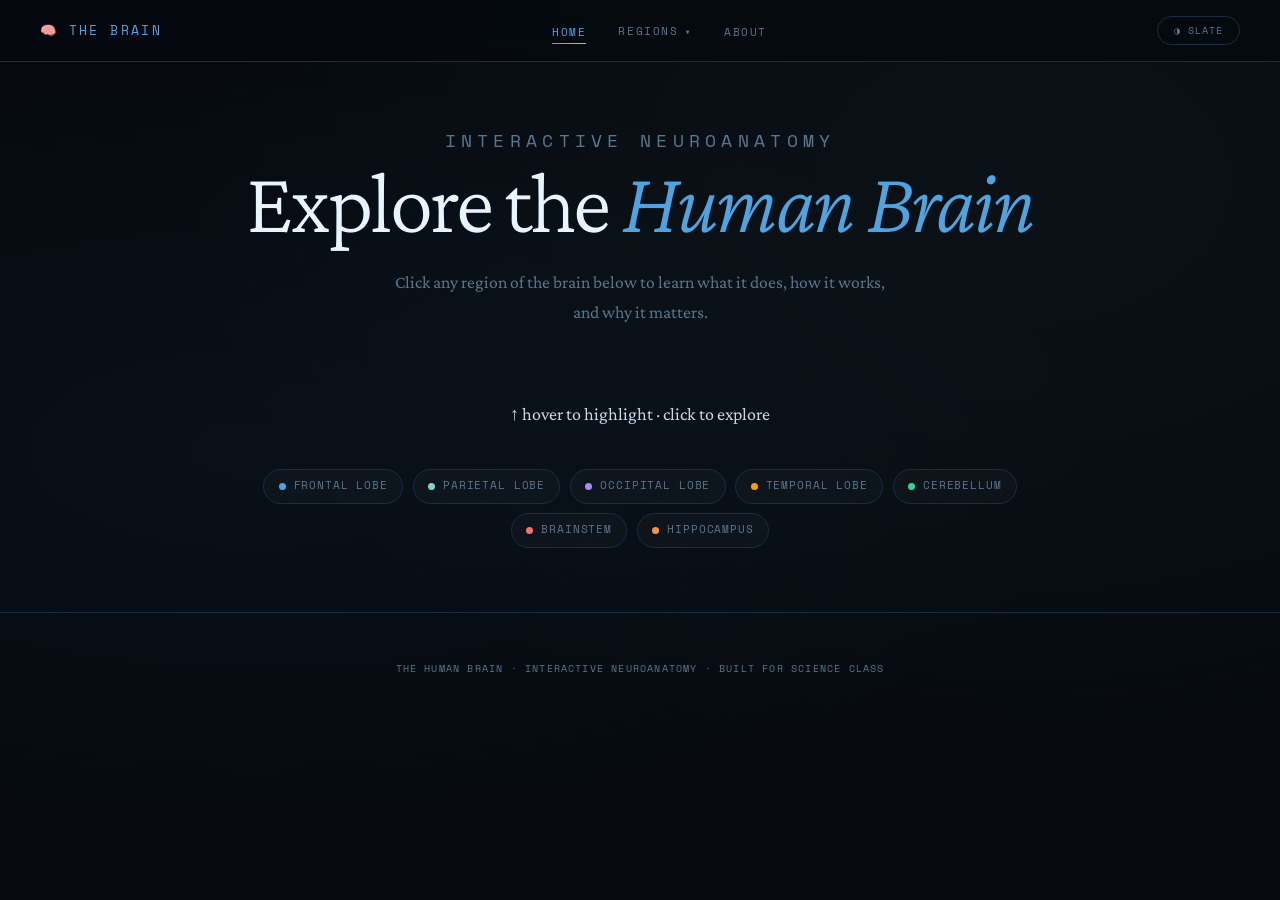
==== commit 86a8309f: "Update index.html" ====
--- a/index.html
+++ b/index.html
@@ -78,4 +78,61 @@
 
           <!-- OCCIPITAL LOBE -->
           <g class="brain-region" data-name="Occipital Lobe" data-href="pages/occipital-lobe.html" style="cursor:pointer">
-            <ellipse cx="575" cy="205" rx="95" ry="80" fill="#a78
+            <ellipse cx="575" cy="205" rx="95" ry="80" fill="#a78bfa" fill-opacity="0.15" stroke="#a78bfa" stroke-width="1.5"/>
+            <text x="575" y="200" text-anchor="middle" fill="#a78bfa" font-family="Space Mono,monospace" font-size="13" pointer-events="none">OCCIPITAL</text>
+            <text x="575" y="217" text-anchor="middle" fill="#a78bfa" font-family="Space Mono,monospace" font-size="13" pointer-events="none">LOBE</text>
+          </g>
+
+          <!-- TEMPORAL LOBE -->
+          <g class="brain-region" data-name="Temporal Lobe" data-href="pages/temporal-lobe.html" style="cursor:pointer">
+            <ellipse cx="365" cy="330" rx="120" ry="68" fill="#f59e0b" fill-opacity="0.15" stroke="#f59e0b" stroke-width="1.5"/>
+            <text x="365" y="325" text-anchor="middle" fill="#f59e0b" font-family="Space Mono,monospace" font-size="13" pointer-events="none">TEMPORAL</text>
+            <text x="365" y="342" text-anchor="middle" fill="#f59e0b" font-family="Space Mono,monospace" font-size="13" pointer-events="none">LOBE</text>
+          </g>
+
+          <!-- CEREBELLUM -->
+          <g class="brain-region" data-name="Cerebellum" data-href="pages/cerebellum.html" style="cursor:pointer">
+            <ellipse cx="560" cy="345" rx="100" ry="72" fill="#34d399" fill-opacity="0.15" stroke="#34d399" stroke-width="1.5"/>
+            <text x="560" y="349" text-anchor="middle" fill="#34d399" font-family="Space Mono,monospace" font-size="13" pointer-events="none">CEREBELLUM</text>
+          </g>
+
+          <!-- BRAINSTEM -->
+          <g class="brain-region" data-name="Brainstem" data-href="pages/brainstem.html" style="cursor:pointer">
+            <ellipse cx="463" cy="408" rx="55" ry="52" fill="#f87171" fill-opacity="0.15" stroke="#f87171" stroke-width="1.5"/>
+            <text x="463" y="403" text-anchor="middle" fill="#f87171" font-family="Space Mono,monospace" font-size="13" pointer-events="none">BRAIN</text>
+            <text x="463" y="420" text-anchor="middle" fill="#f87171" font-family="Space Mono,monospace" font-size="13" pointer-events="none">STEM</text>
+          </g>
+
+          <!-- HIPPOCAMPUS -->
+          <g class="brain-region" data-name="Hippocampus" data-href="pages/hippocampus.html" style="cursor:pointer">
+            <ellipse cx="235" cy="345" rx="82" ry="50" fill="#fb923c" fill-opacity="0.15" stroke="#fb923c" stroke-width="1.5"/>
+            <text x="235" y="340" text-anchor="middle" fill="#fb923c" font-family="Space Mono,monospace" font-size="11" pointer-events="none">HIPPO-</text>
+            <text x="235" y="355" text-anchor="middle" fill="#fb923c" font-family="Space Mono,monospace" font-size="11" pointer-events="none">CAMPUS</text>
+          </g>
+
+        </svg>
+      </div>
+
+      <p class="click-hint">↑ hover to highlight · click to explore</p>
+
+      <div class="region-legend">
+        <a href="pages/frontal-lobe.html"   class="legend-item"><span class="legend-dot" style="background:#4fa3e0"></span>Frontal Lobe</a>
+        <a href="pages/parietal-lobe.html"  class="legend-item"><span class="legend-dot" style="background:#7dd3c8"></span>Parietal Lobe</a>
+        <a href="pages/occipital-lobe.html" class="legend-item"><span class="legend-dot" style="background:#a78bfa"></span>Occipital Lobe</a>
+        <a href="pages/temporal-lobe.html"  class="legend-item"><span class="legend-dot" style="background:#f59e0b"></span>Temporal Lobe</a>
+        <a href="pages/cerebellum.html"     class="legend-item"><span class="legend-dot" style="background:#34d399"></span>Cerebellum</a>
+        <a href="pages/brainstem.html"      class="legend-item"><span class="legend-dot" style="background:#f87171"></span>Brainstem</a>
+        <a href="pages/hippocampus.html"    class="legend-item"><span class="legend-dot" style="background:#fb923c"></span>Hippocampus</a>
+      </div>
+
+    </section>
+
+    <footer>
+      <p>The Human Brain · Interactive Neuroanatomy · Built for Science Class</p>
+    </footer>
+
+  </div>
+
+  <script src="js/main.js"></script>
+</body>
+</html>
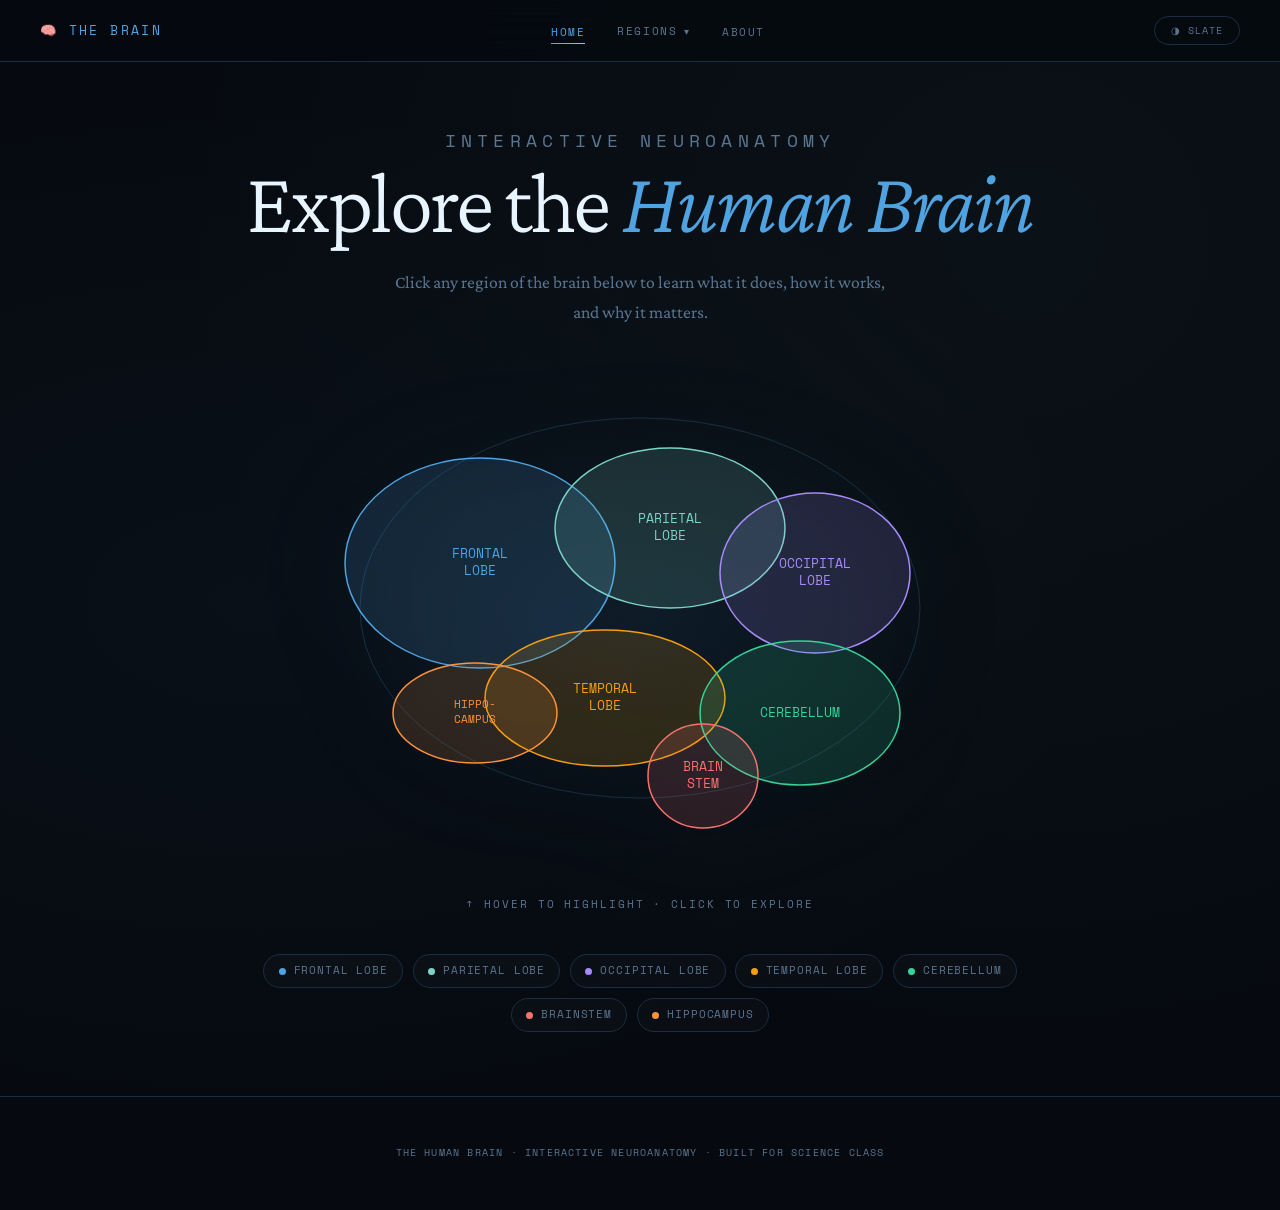
==== commit 25e496cc: "Update index.html" ====
--- a/index.html
+++ b/index.html
@@ -5,6 +5,76 @@
   <meta name="viewport" content="width=device-width, initial-scale=1.0" />
   <title>The Human Brain</title>
   <link rel="stylesheet" href="css/style.css" />
+  <style>
+    .brain-map-wrapper {
+      position: relative;
+      width: 100%;
+      max-width: 800px;
+      margin: 0 auto;
+      opacity: 0;
+      animation: fadeUp 0.8s ease 0.4s forwards;
+    }
+
+    #brain-svg {
+      width: 100%;
+      height: auto;
+      display: block;
+      filter: drop-shadow(0 0 60px rgba(79,163,224,0.15));
+    }
+
+    .brain-region {
+      cursor: pointer;
+    }
+
+    .brain-region ellipse,
+    .brain-region path,
+    .brain-region circle {
+      transition: fill-opacity 0.25s;
+    }
+
+    .brain-region:hover ellipse,
+    .brain-region:hover path,
+    .brain-region:hover circle {
+      fill-opacity: 0.45 !important;
+    }
+
+    .brain-region text {
+      pointer-events: none;
+    }
+
+    .brain-tooltip {
+      position: absolute;
+      background: rgba(13,21,32,0.95);
+      border: 1px solid var(--accent);
+      border-radius: 8px;
+      padding: 0.55rem 1.1rem;
+      font-family: 'Space Mono', monospace;
+      font-size: 0.7rem;
+      color: var(--accent);
+      letter-spacing: 0.08em;
+      pointer-events: none;
+      opacity: 0;
+      transition: opacity 0.15s;
+      white-space: nowrap;
+      box-shadow: 0 0 25px rgba(79,163,224,0.2);
+      z-index: 10;
+    }
+
+    .brain-tooltip.visible { opacity: 1; }
+
+    .click-hint {
+      font-family: 'Space Mono', monospace;
+      font-size: 0.66rem;
+      color: var(--text-dim);
+      letter-spacing: 0.18em;
+      text-transform: uppercase;
+      text-align: center;
+      margin-top: 1.75rem;
+      animation: pulse 2.5s ease-in-out infinite;
+    }
+
+    @keyframes pulse { 0%,100%{opacity:0.4} 50%{opacity:1} }
+  </style>
 </head>
 <body>
 
@@ -52,7 +122,10 @@
             </radialGradient>
             <filter id="glow">
               <feGaussianBlur stdDeviation="3" result="coloredBlur"/>
-              <feMerge><feMergeNode in="coloredBlur"/><feMergeNode in="SourceGraphic"/></feMerge>
+              <feMerge>
+                <feMergeNode in="coloredBlur"/>
+                <feMergeNode in="SourceGraphic"/>
+              </feMerge>
             </filter>
           </defs>
 
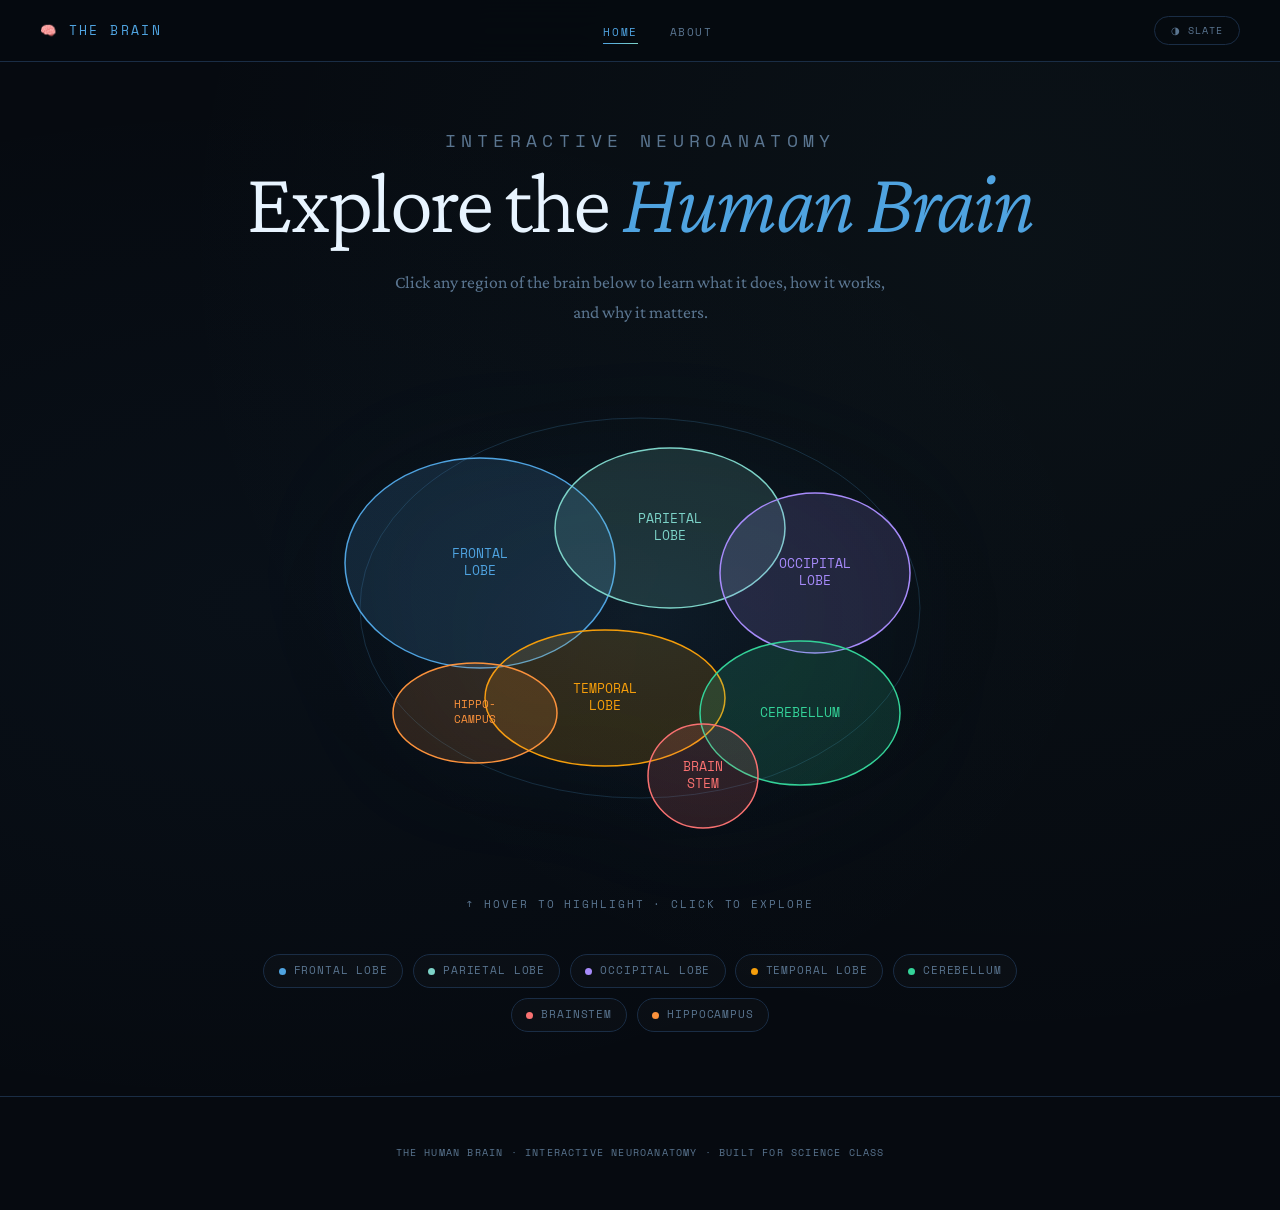
==== commit 34743912: "Update index.html" ====
--- a/index.html
+++ b/index.html
@@ -22,9 +22,7 @@
       filter: drop-shadow(0 0 60px rgba(79,163,224,0.15));
     }
 
-    .brain-region {
-      cursor: pointer;
-    }
+    .brain-region { cursor: pointer; }
 
     .brain-region ellipse,
     .brain-region path,
@@ -38,9 +36,7 @@
       fill-opacity: 0.45 !important;
     }
 
-    .brain-region text {
-      pointer-events: none;
-    }
+    .brain-region text { pointer-events: none; }
 
     .brain-tooltip {
       position: absolute;
@@ -84,18 +80,6 @@
     <a href="index.html" class="nav-logo">🧠 The Brain</a>
     <ul class="nav-links">
       <li><a href="index.html">Home</a></li>
-      <li class="nav-dropdown">
-        <button class="nav-dropdown-btn">Regions</button>
-        <div class="nav-dropdown-menu">
-          <a href="pages/frontal-lobe.html"><span class="dropdown-dot" style="background:#4fa3e0"></span>Frontal Lobe</a>
-          <a href="pages/parietal-lobe.html"><span class="dropdown-dot" style="background:#7dd3c8"></span>Parietal Lobe</a>
-          <a href="pages/occipital-lobe.html"><span class="dropdown-dot" style="background:#a78bfa"></span>Occipital Lobe</a>
-          <a href="pages/temporal-lobe.html"><span class="dropdown-dot" style="background:#f59e0b"></span>Temporal Lobe</a>
-          <a href="pages/cerebellum.html"><span class="dropdown-dot" style="background:#34d399"></span>Cerebellum</a>
-          <a href="pages/brainstem.html"><span class="dropdown-dot" style="background:#f87171"></span>Brainstem</a>
-          <a href="pages/hippocampus.html"><span class="dropdown-dot" style="background:#fb923c"></span>Hippocampus</a>
-        </div>
-      </li>
       <li><a href="pages/about.html">About</a></li>
     </ul>
     <button class="theme-toggle" id="theme-btn" onclick="toggleTheme()">◑ Slate</button>
@@ -130,7 +114,6 @@
           </defs>
 
           <ellipse cx="400" cy="250" rx="370" ry="230" fill="url(#bgGlow)"/>
-
           <g opacity="0.2">
             <ellipse cx="400" cy="240" rx="280" ry="190" fill="none" stroke="#4fa3e0" stroke-width="1"/>
           </g>
